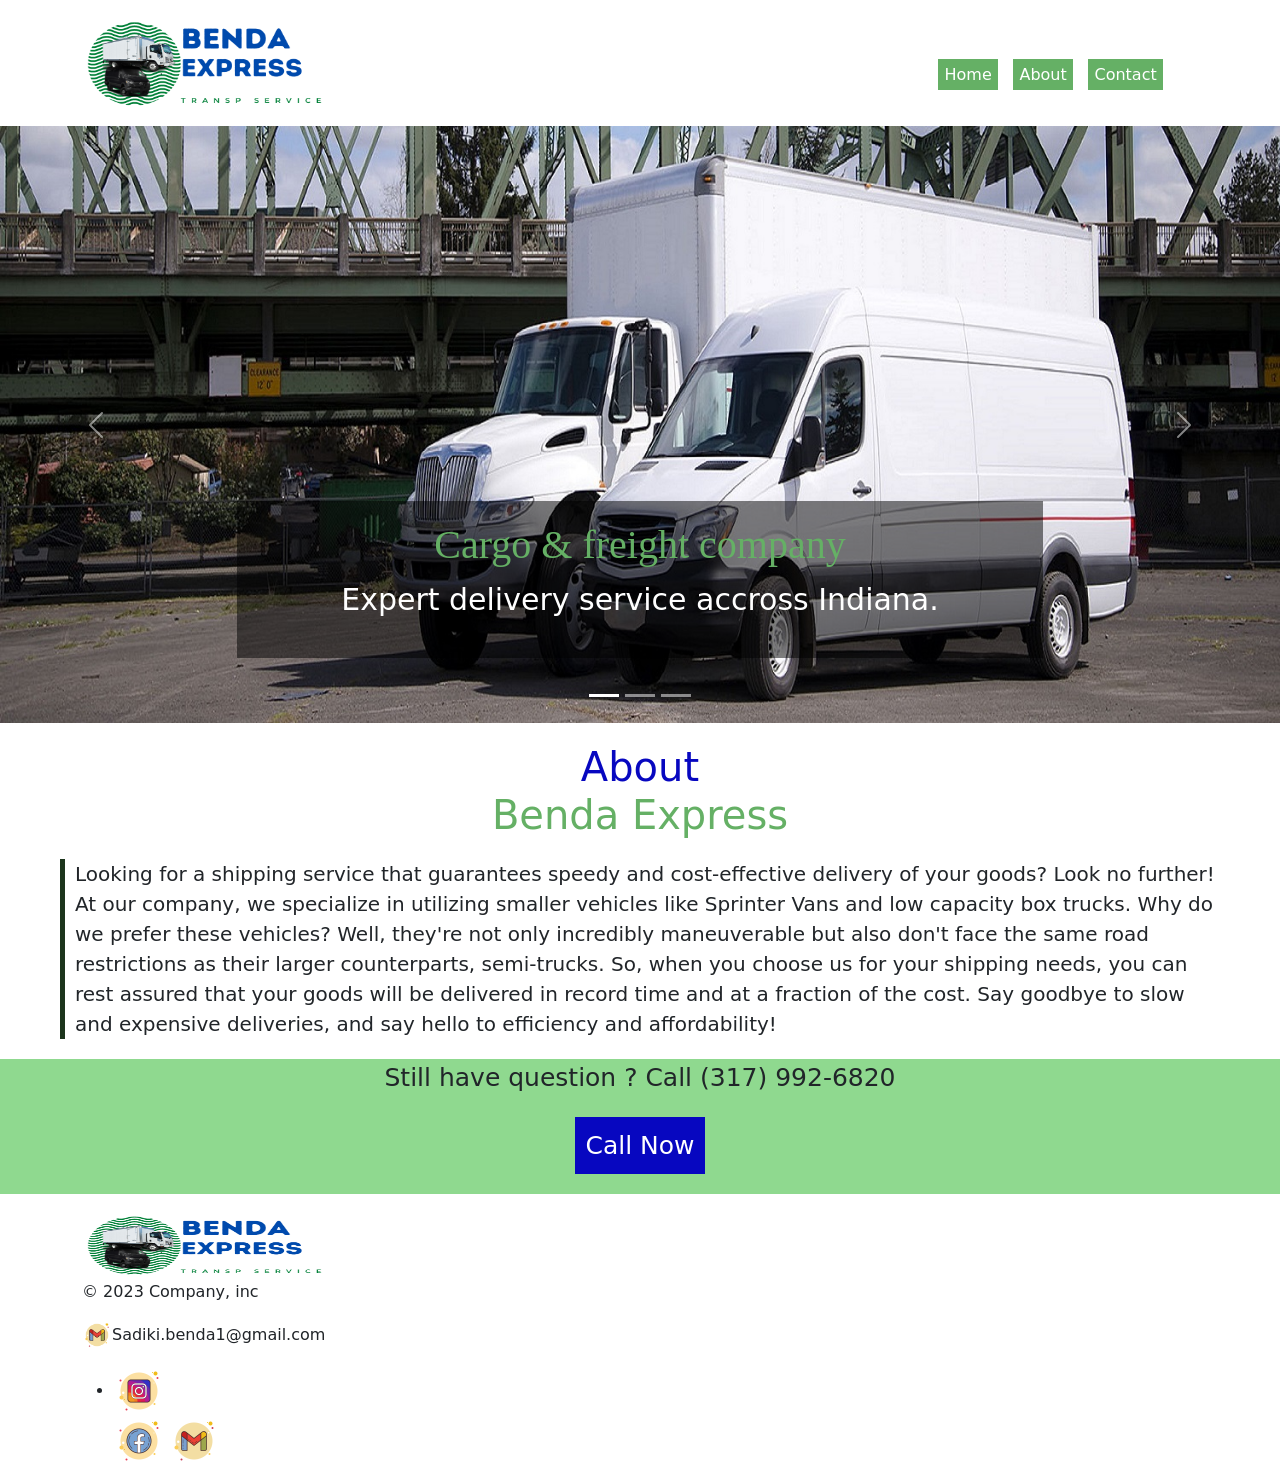
==== index.html @ 37fb85a0 "about and call now section added" ====
<!DOCTYPE html>
<html lang="en">
<head>
    <meta charset="UTF-8">
    <meta name="viewport" content="width=device-width, initial-scale=1.0">
    <title>Benda Express</title>
    <link rel="stylesheet" href="main.css">
    <link href="https://cdn.jsdelivr.net/npm/bootstrap@5.3.2/dist/css/bootstrap.min.css" rel="stylesheet" integrity="sha384-T3c6CoIi6uLrA9TneNEoa7RxnatzjcDSCmG1MXxSR1GAsXEV/Dwwykc2MPK8M2HN" crossorigin="anonymous">
</head>
<body>
    <header>
      <nav class="navbar ">
        <div class="container">
          <a class="navbar-brand" href="#">
            <img src="/media/Benda Express Logo background removed.png" alt="Bootstrap" width="250" height="100">
          </a>
          <ul class="navb">
            <li><a class="noDecoration" href="#">Home</a></li>
            <li><a class="noDecoration" href="#">About</a></li>
            <li><a class="noDecoration" href="#">Contact</a></li>
            
          </ul>
        </div>
      </nav>
    </header>

    <section>
      <div id="carouselExampleCaptions" class="carousel slide">
        <div class="carousel-indicators">
          <button type="button" data-bs-target="#carouselExampleCaptions" data-bs-slide-to="0" class="active" aria-current="true" aria-label="Slide 1"></button>
          <button type="button" data-bs-target="#carouselExampleCaptions" data-bs-slide-to="1" aria-label="Slide 2"></button>
          <button type="button" data-bs-target="#carouselExampleCaptions" data-bs-slide-to="2" aria-label="Slide 3"></button>
        </div>
        <div class="carousel-inner">
          <div class="carousel-item active">
            <img src="./media/Sprinter and Box truck.jpg" class="d-block w-100" alt="...">
            <div class="carousel-caption">
              <h5>Cargo & freight company</h5>
              <p>Expert delivery service accross Indiana.</p>
            </div>
          </div>
          <div class="carousel-item">
            <img src="./media/visit indinapolis.jpg" class="d-block w-100" alt="...">
            <div class="carousel-caption">
              <h5>Benda Express</h5>
              <p>Logistics company that provides a delivery service accross Indiana.</p>
            </div>
          </div>
       
        </div>
        <button class="carousel-control-prev" type="button" data-bs-target="#carouselExampleCaptions" data-bs-slide="prev">
          <span class="carousel-control-prev-icon" aria-hidden="true"></span>
          <span class="visually-hidden">Previous</span>
        </button>
        <button class="carousel-control-next" type="button" data-bs-target="#carouselExampleCaptions" data-bs-slide="next">
          <span class="carousel-control-next-icon" aria-hidden="true"></span>
          <span class="visually-hidden">Next</span>
        </button>
      </div>

    </section>
    <section>
      <div class="aboutsection">
        <h2 class="abbenda">About <br><span>Benda Express</span></h2>
        <p class="about">
          Looking for a shipping service that guarantees speedy and cost-effective delivery of your goods? Look no further! At our company, we specialize in utilizing smaller vehicles like Sprinter Vans and low capacity box trucks. Why do we prefer these vehicles? Well, they're not only incredibly maneuverable but also don't face the same road restrictions as their larger counterparts, semi-trucks. So, when you choose us for your shipping needs, you can rest assured that your goods will be delivered in record time and at a fraction of the cost. Say goodbye to slow and expensive deliveries, and say hello to efficiency and affordability!
        </p>
      </div>
    </section>

    <section>
      <div class="callnowsection">
      <p class="Call"> Still have question ? Call (317) 992-6820 <br>
         <button class="callnow"> Call Now </button>
        </p>
      </div>
    </section>

    <section>
    <footer>
      <div class="container">
        <a class="navbar-brand" href="#">
          <img src="/media/Benda Express Logo background removed.png" alt="Bootstrap" width="250" height="70">
        </a>
        <p>© 2023 Company, inc</p>
        <p><img src="/media/icons8-gmail-100.png" height="30">Sadiki.benda1@gmail.com</p>
        <ul id="media">
          <li><img src="/media/icons8-instagram-100.png" height="50"></li>
          <il><img src="/media/icons8-facebook-100.png" height="50"></il>
          <il><img src="/media/icons8-gmail-100.png" height="50"></il>

        </ul>
      </div>
    </footer>
  </section>
    
</body>

<script src="https://cdn.jsdelivr.net/npm/@popperjs/core@2.11.8/dist/umd/popper.min.js" integrity="sha384-I7E8VVD/ismYTF4hNIPjVp/Zjvgyol6VFvRkX/vR+Vc4jQkC+hVqc2pM8ODewa9r" crossorigin="anonymous"></script>
<script src="https://cdn.jsdelivr.net/npm/bootstrap@5.3.2/dist/js/bootstrap.min.js" integrity="sha384-BBtl+eGJRgqQAUMxJ7pMwbEyER4l1g+O15P+16Ep7Q9Q+zqX6gSbd85u4mG4QzX+" crossorigin="anonymous"></script>
</html>
---- main.css ----
.navb li {
    display: inline;
    padding: 6.3px;
    margin: 5px;
    color: white;
    font-size: medium;
    background-color: rgb(101, 176, 101);
    cursor: pointer;
    position: relative;
    top: 20px;
    right: 30px;
}
    /* change color on nav linka*/

.navb li:hover {
    background-color: rgb(50, 96, 50);
}

/* code below used to removed underline below a links from nav bar*/

.noDecoration, a:link, a:visited {
    text-decoration: none;
    color: white;
}
 section {
    margin: 0;
    top: 0;
 }

 /* code below are used to modified the captions in the courasel*/

 .carousel-caption {
    background-color: #00000080;
    position: relative;
    margin: 45px;
    font-size: 30px;
 }

 .carousel-caption h5 {
    font-size: 40px;
    font-family: fantasy;
    color: rgb(101, 176, 101)
 }

 /* code below are used to modified the about section */

 .aboutsection {
    text-align: center;
 }
 
 .abbenda {
    color: rgb(7, 7, 192);
    font-size: 40px;
    margin-top: 20px;
 }

 .abbenda span {
    color: rgb(101, 176, 101);
 }

 .about {
    font-size: 20px;
    margin: 20px 60px 20px 60px;
    font-weight: 500px;
    border-left: 5px rgb(28, 53, 28) solid;
    padding-left: 10px;
    text-align: left;
 }

 /* code below are used to modified the call now section */

  .callnowsection p {
    font-size: 25px;
    text-align: center;
    background-color: rgb(143, 217, 143);
  }

  .callnow {
    padding: 10px;
    margin: 20px;
    background-color: rgb(7, 7, 192);
    color: white;
    border: none;
  }

  .callnow:hover {
    background-color: rgb(4, 4, 117);
  }

    /* code below are used to modified the footer section */
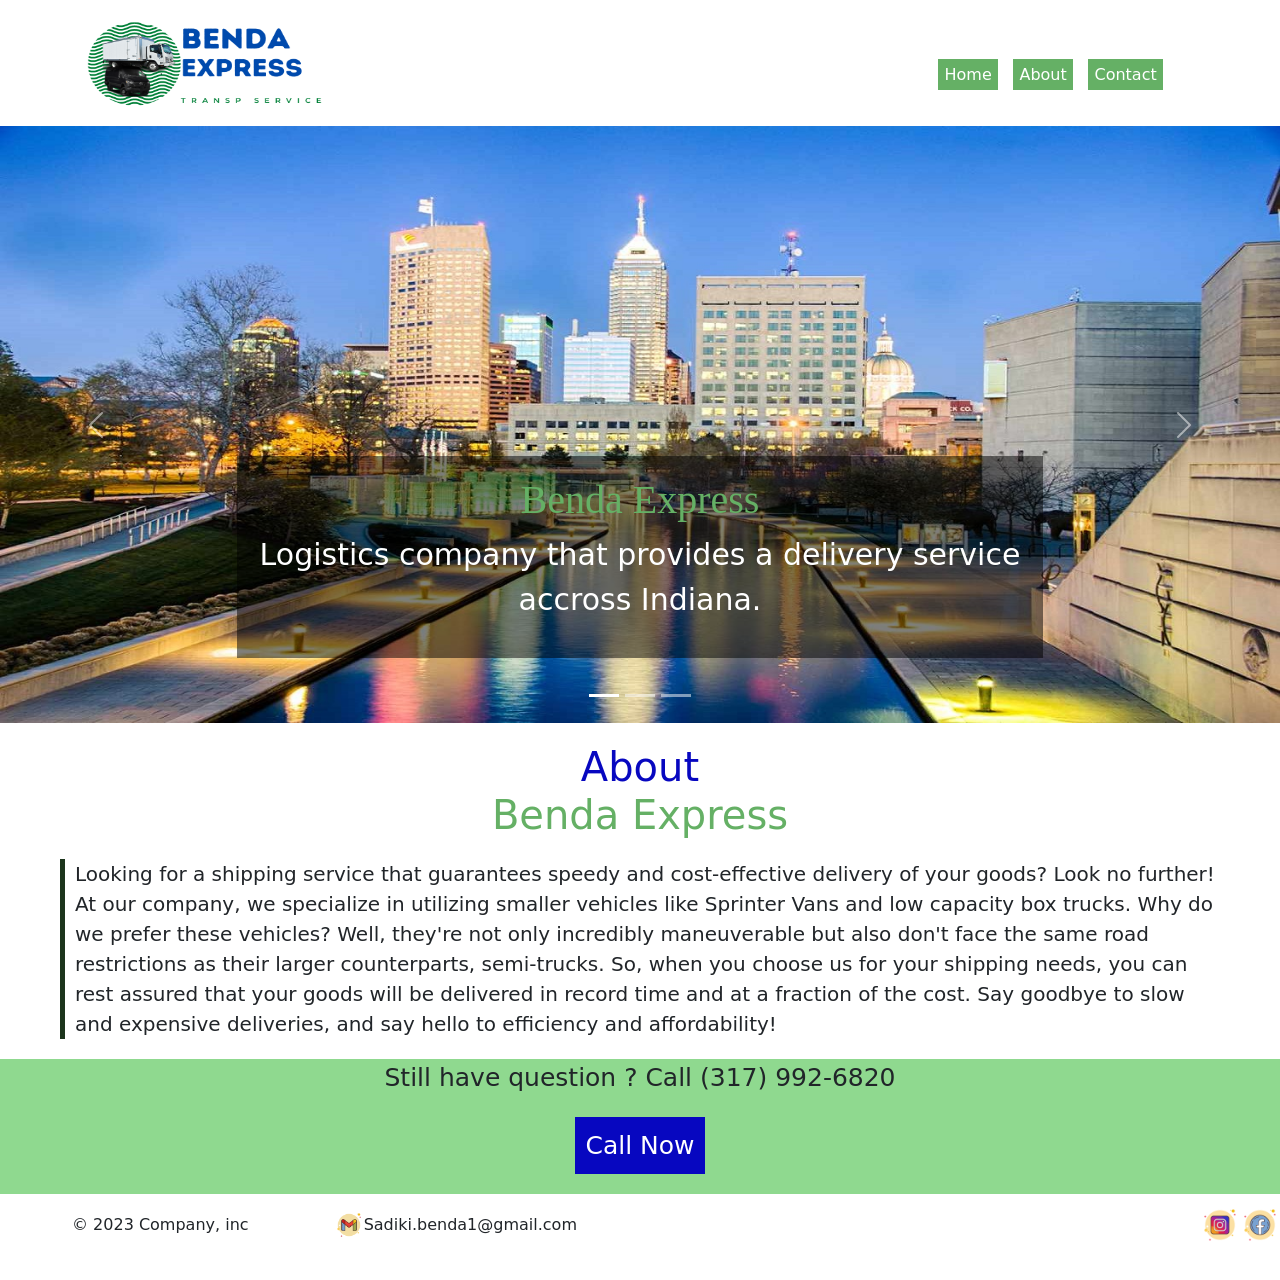
==== commit 2aade22b: "add about and contact links" ====
--- a/index.html
+++ b/index.html
@@ -16,8 +16,8 @@
           </a>
           <ul class="navb">
             <li><a class="noDecoration" href="#">Home</a></li>
-            <li><a class="noDecoration" href="#">About</a></li>
-            <li><a class="noDecoration" href="#">Contact</a></li>
+            <li><a class="noDecoration" href="/about.html">About</a></li>
+            <li><a class="noDecoration" href="/contact.html">Contact</a></li>
             
           </ul>
         </div>
@@ -33,17 +33,18 @@
         </div>
         <div class="carousel-inner">
           <div class="carousel-item active">
+            <img src="./media/visit indinapolis.jpg" class="d-block w-100" alt="...">
+            <div class="carousel-caption">
+              <h5>Benda Express</h5>
+              <p>Logistics company that provides a delivery service accross Indiana.</p>
+          
+            </div>
+          </div>
+          <div class="carousel-item">
             <img src="./media/Sprinter and Box truck.jpg" class="d-block w-100" alt="...">
             <div class="carousel-caption">
               <h5>Cargo & freight company</h5>
               <p>Expert delivery service accross Indiana.</p>
-            </div>
-          </div>
-          <div class="carousel-item">
-            <img src="./media/visit indinapolis.jpg" class="d-block w-100" alt="...">
-            <div class="carousel-caption">
-              <h5>Benda Express</h5>
-              <p>Logistics company that provides a delivery service accross Indiana.</p>
             </div>
           </div>
        
@@ -78,19 +79,15 @@
 
     <section>
     <footer>
-      <div class="container">
-        <a class="navbar-brand" href="#">
-          <img src="/media/Benda Express Logo background removed.png" alt="Bootstrap" width="250" height="70">
-        </a>
-        <p>© 2023 Company, inc</p>
-        <p><img src="/media/icons8-gmail-100.png" height="30">Sadiki.benda1@gmail.com</p>
-        <ul id="media">
-          <li><img src="/media/icons8-instagram-100.png" height="50"></li>
-          <il><img src="/media/icons8-facebook-100.png" height="50"></il>
-          <il><img src="/media/icons8-gmail-100.png" height="50"></il>
+      <ul class="content">
+            <li> © 2023 Company, inc</li>
+            <li class="gmail"><img src="/media/icons8-gmail-100.png" height="30">Sadiki.benda1@gmail.com</li> 
+          <div id="media">
+            <li><a href="#"><img src="/media/icons8-facebook-100.png" height="40"></a></li>
+            <li><a href="#"><img src="/media/icons8-instagram-100.png" height="40"></a></li>
 
-        </ul>
-      </div>
+          </div>
+      </ul>
     </footer>
   </section>
     
--- a/main.css
+++ b/main.css
@@ -88,6 +88,17 @@
     background-color: rgb(4, 4, 117);
   }
 
-    /* code below are used to modified the footer section */
+    /* code below are used to modified the footer section 
+*/
 
+.content > li {
+   display: inline;
+   padding: 40px;
+}
 
+#media li {
+   display: inline;
+   float: right;
+   position: relative;
+   bottom: 35px;
+}
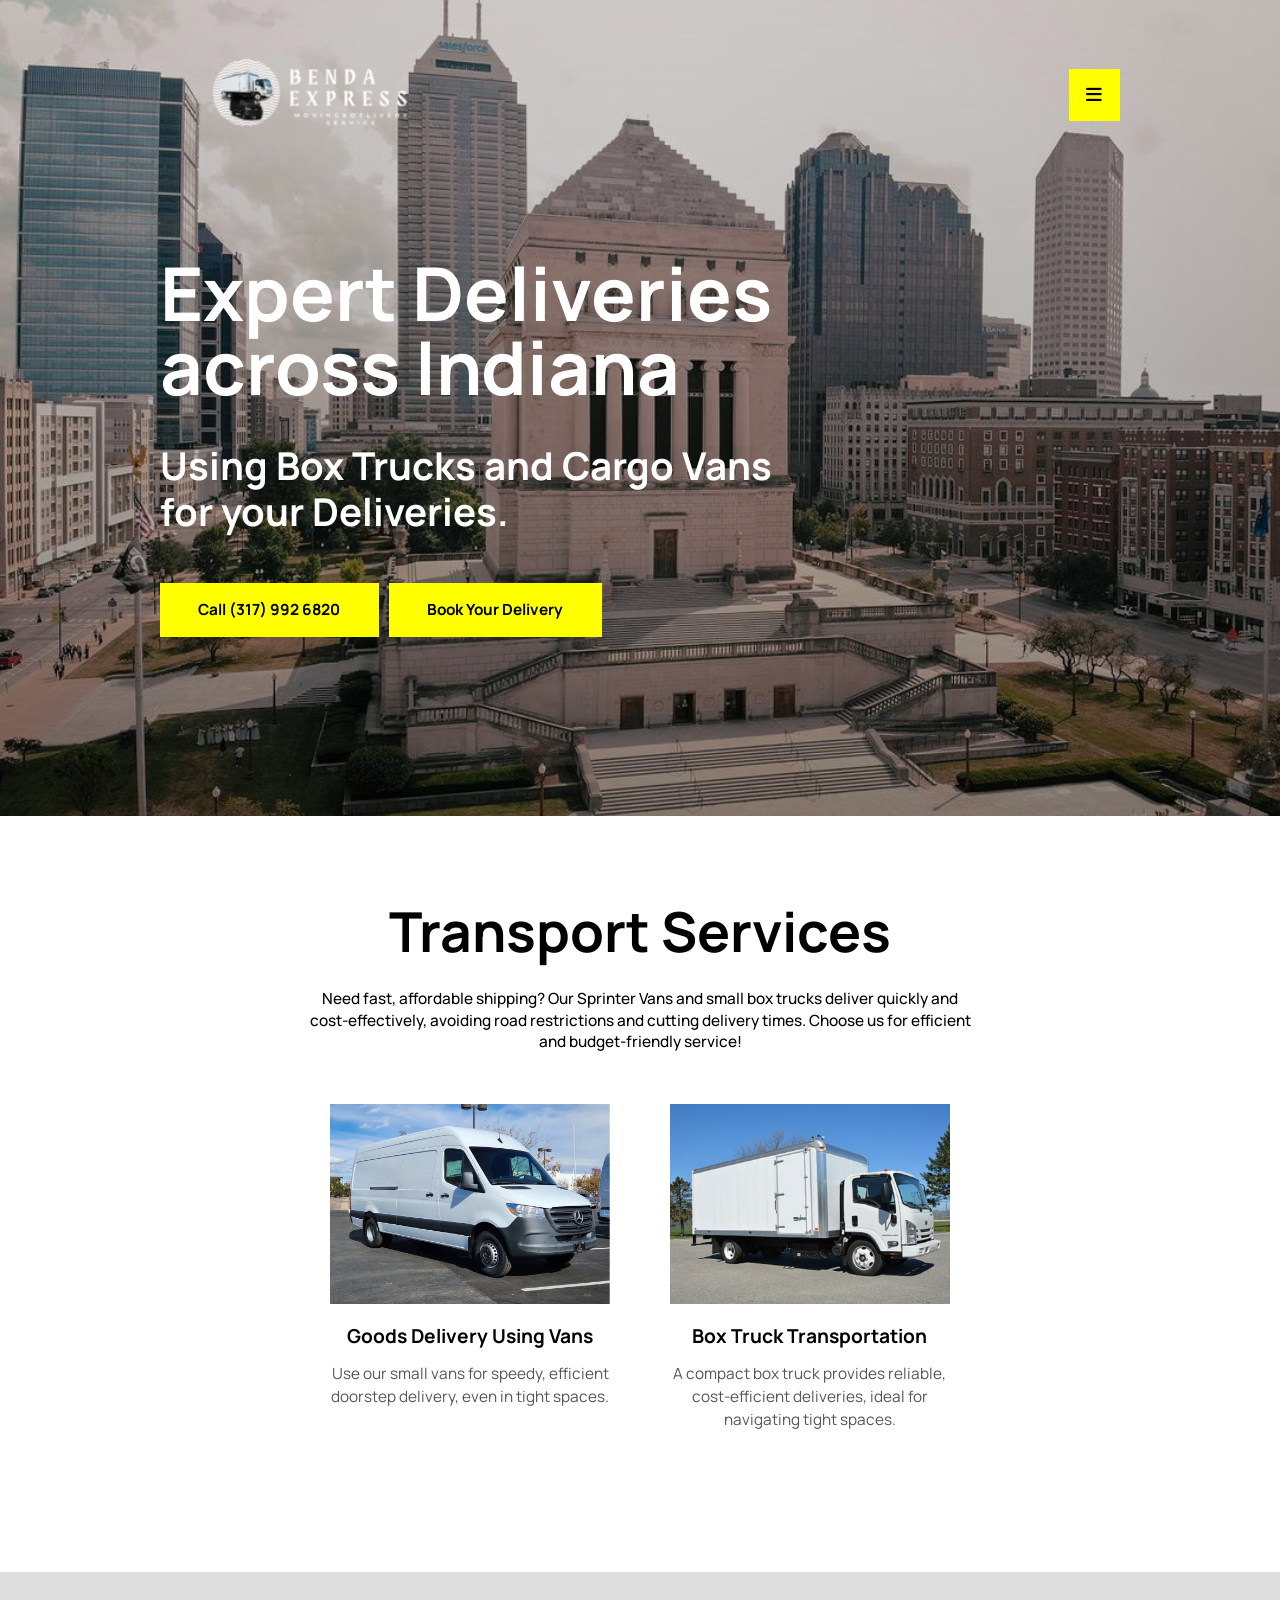
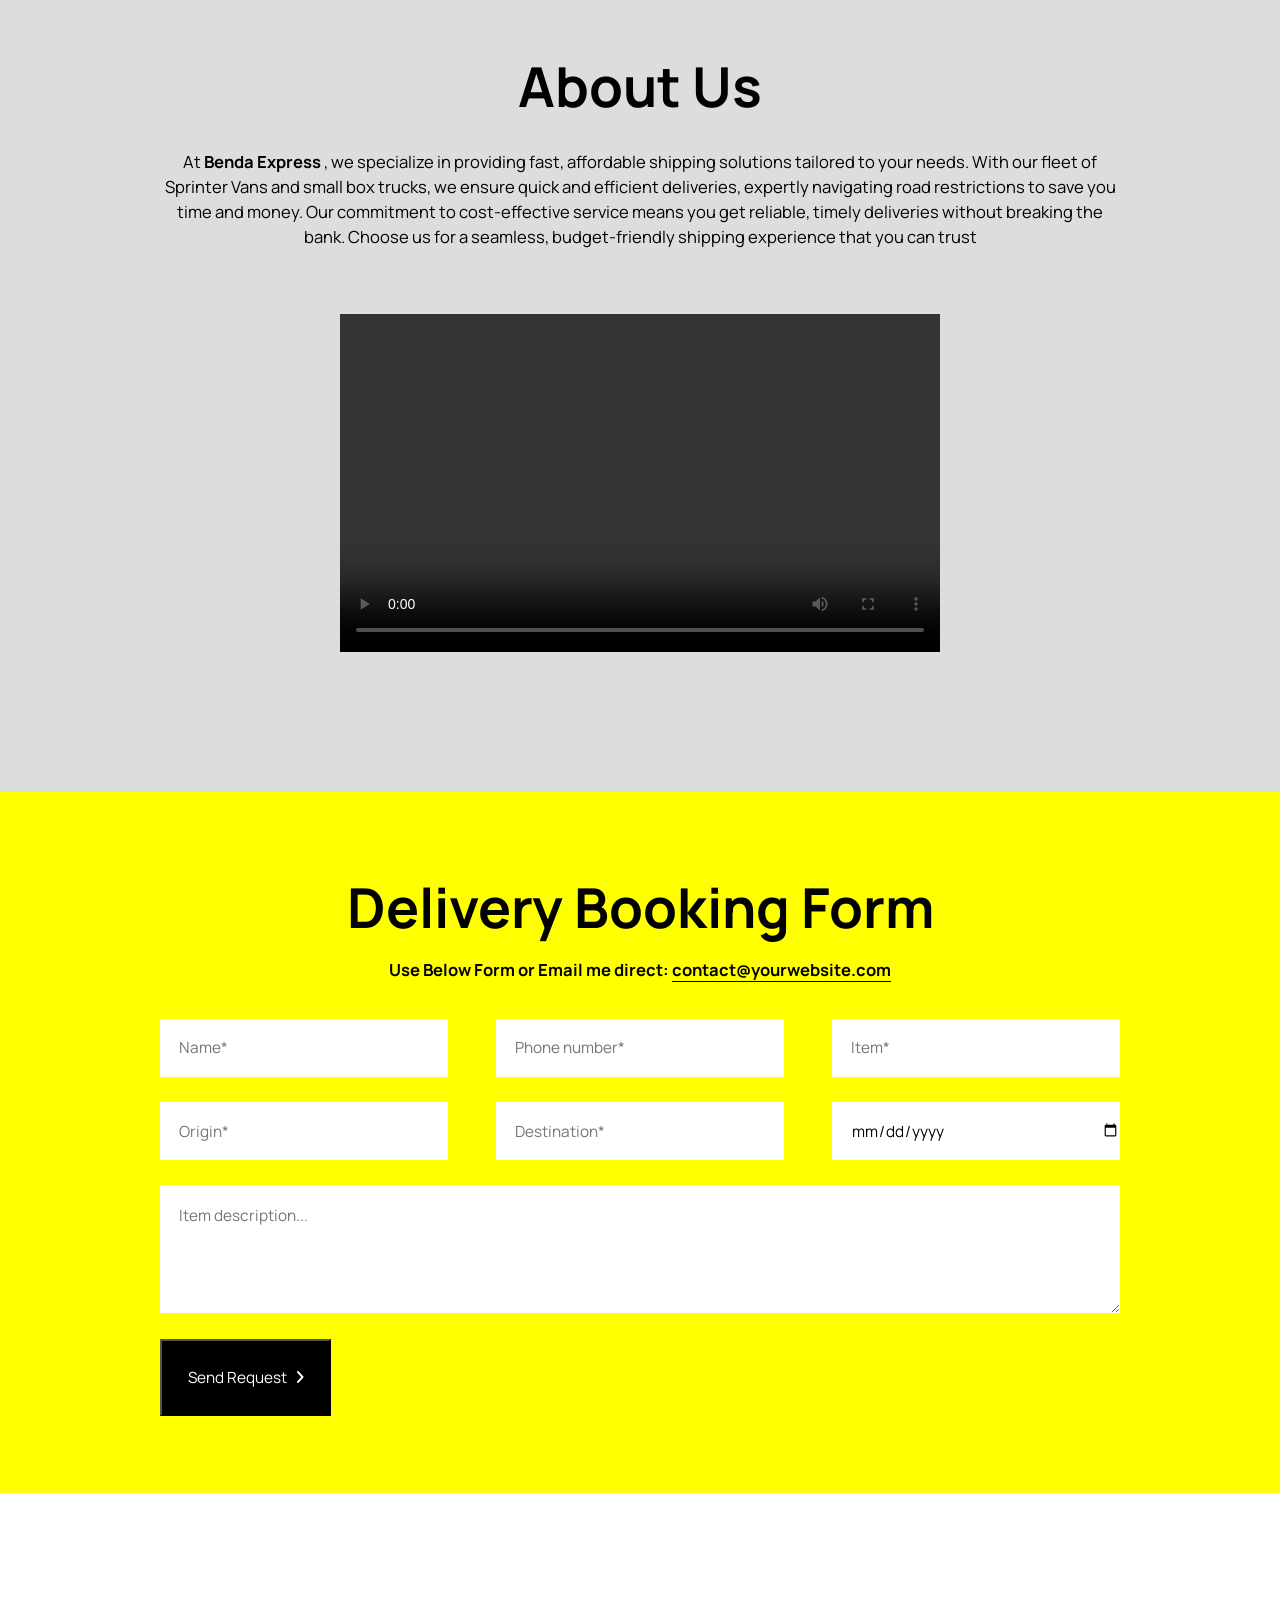
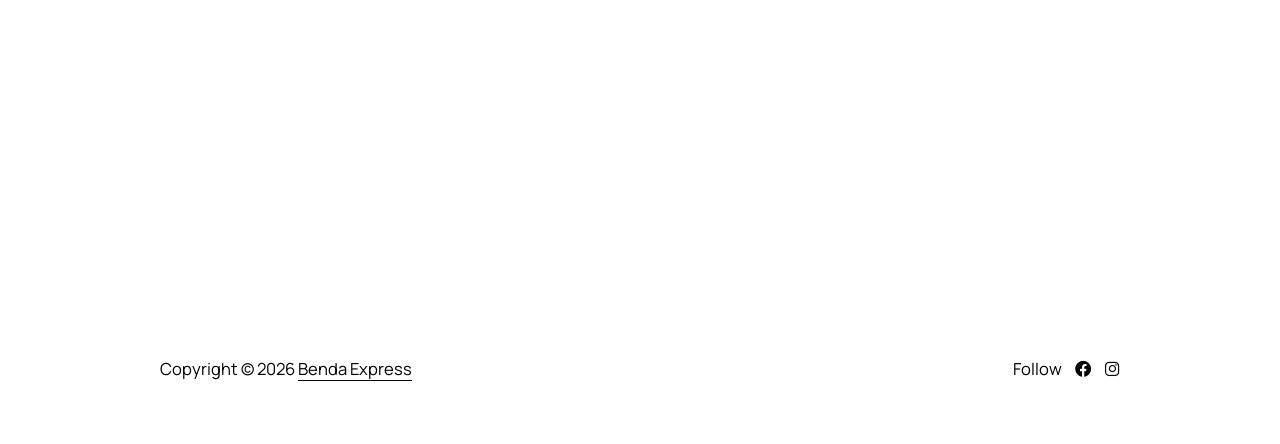
==== commit 3c476970: "first commit" ====
--- a/index.html
+++ b/index.html
@@ -1,98 +1,265 @@
 <!DOCTYPE html>
 <html lang="en">
-<head>
-    <meta charset="UTF-8">
-    <meta name="viewport" content="width=device-width, initial-scale=1.0">
-    <title>Benda Express</title>
-    <link rel="stylesheet" href="main.css">
-    <link href="https://cdn.jsdelivr.net/npm/bootstrap@5.3.2/dist/css/bootstrap.min.css" rel="stylesheet" integrity="sha384-T3c6CoIi6uLrA9TneNEoa7RxnatzjcDSCmG1MXxSR1GAsXEV/Dwwykc2MPK8M2HN" crossorigin="anonymous">
-</head>
-<body>
-    <header>
-      <nav class="navbar ">
-        <div class="container">
-          <a class="navbar-brand" href="#">
-            <img src="/media/Benda Express Logo background removed.png" alt="Bootstrap" width="250" height="100">
-          </a>
-          <ul class="navb">
-            <li><a class="noDecoration" href="#">Home</a></li>
-            <li><a class="noDecoration" href="/about.html">About</a></li>
-            <li><a class="noDecoration" href="/contact.html">Contact</a></li>
-            
-          </ul>
-        </div>
-      </nav>
-    </header>
-
-    <section>
-      <div id="carouselExampleCaptions" class="carousel slide">
-        <div class="carousel-indicators">
-          <button type="button" data-bs-target="#carouselExampleCaptions" data-bs-slide-to="0" class="active" aria-current="true" aria-label="Slide 1"></button>
-          <button type="button" data-bs-target="#carouselExampleCaptions" data-bs-slide-to="1" aria-label="Slide 2"></button>
-          <button type="button" data-bs-target="#carouselExampleCaptions" data-bs-slide-to="2" aria-label="Slide 3"></button>
-        </div>
-        <div class="carousel-inner">
-          <div class="carousel-item active">
-            <img src="./media/visit indinapolis.jpg" class="d-block w-100" alt="...">
-            <div class="carousel-caption">
-              <h5>Benda Express</h5>
-              <p>Logistics company that provides a delivery service accross Indiana.</p>
-          
-            </div>
-          </div>
-          <div class="carousel-item">
-            <img src="./media/Sprinter and Box truck.jpg" class="d-block w-100" alt="...">
-            <div class="carousel-caption">
-              <h5>Cargo & freight company</h5>
-              <p>Expert delivery service accross Indiana.</p>
-            </div>
-          </div>
-       
-        </div>
-        <button class="carousel-control-prev" type="button" data-bs-target="#carouselExampleCaptions" data-bs-slide="prev">
-          <span class="carousel-control-prev-icon" aria-hidden="true"></span>
-          <span class="visually-hidden">Previous</span>
-        </button>
-        <button class="carousel-control-next" type="button" data-bs-target="#carouselExampleCaptions" data-bs-slide="next">
-          <span class="carousel-control-next-icon" aria-hidden="true"></span>
-          <span class="visually-hidden">Next</span>
-        </button>
-      </div>
-
-    </section>
-    <section>
-      <div class="aboutsection">
-        <h2 class="abbenda">About <br><span>Benda Express</span></h2>
-        <p class="about">
-          Looking for a shipping service that guarantees speedy and cost-effective delivery of your goods? Look no further! At our company, we specialize in utilizing smaller vehicles like Sprinter Vans and low capacity box trucks. Why do we prefer these vehicles? Well, they're not only incredibly maneuverable but also don't face the same road restrictions as their larger counterparts, semi-trucks. So, when you choose us for your shipping needs, you can rest assured that your goods will be delivered in record time and at a fraction of the cost. Say goodbye to slow and expensive deliveries, and say hello to efficiency and affordability!
-        </p>
-      </div>
-    </section>
-
-    <section>
-      <div class="callnowsection">
-      <p class="Call"> Still have question ? Call (317) 992-6820 <br>
-         <button class="callnow"> Call Now </button>
-        </p>
-      </div>
-    </section>
-
-    <section>
-    <footer>
-      <ul class="content">
-            <li> © 2023 Company, inc</li>
-            <li class="gmail"><img src="/media/icons8-gmail-100.png" height="30">Sadiki.benda1@gmail.com</li> 
-          <div id="media">
-            <li><a href="#"><img src="/media/icons8-facebook-100.png" height="40"></a></li>
-            <li><a href="#"><img src="/media/icons8-instagram-100.png" height="40"></a></li>
-
-          </div>
-      </ul>
-    </footer>
-  </section>
-    
-</body>
-
-<script src="https://cdn.jsdelivr.net/npm/@popperjs/core@2.11.8/dist/umd/popper.min.js" integrity="sha384-I7E8VVD/ismYTF4hNIPjVp/Zjvgyol6VFvRkX/vR+Vc4jQkC+hVqc2pM8ODewa9r" crossorigin="anonymous"></script>
-<script src="https://cdn.jsdelivr.net/npm/bootstrap@5.3.2/dist/js/bootstrap.min.js" integrity="sha384-BBtl+eGJRgqQAUMxJ7pMwbEyER4l1g+O15P+16Ep7Q9Q+zqX6gSbd85u4mG4QzX+" crossorigin="anonymous"></script>
-</html>+	
+
+	<head>
+		<meta charset="UTF-8">
+		<meta name="viewport" content="width=device-width, initial-scale=1">
+		<title>Benda Express</title>
+		<link rel="icon" type="image/png" href="images/favicon.png">
+		<link href="https://fonts.googleapis.com/css2?family=Manrope:wght@300;400;500;600;700;800&display=swap" rel="stylesheet">
+		<link rel="stylesheet" href="css/simple-lightbox.css">
+		<link rel="stylesheet" href="fonts/fa/css/all.css">
+		<link rel="stylesheet" href="style.css">
+		<link rel="stylesheet" href="style-global.css">
+		<link rel="stylesheet" href="style-responsive.css">
+		<script src="js/jquery.js"></script>
+		<script src="form/form.js"></script>
+	</head>
+
+
+
+	<body id="home">
+
+
+
+		<header>
+			<div class="container df_c_v jcsb">
+				<a href="#home" class="logo">
+					<img src="images/Untitled design (3).png" alt="" />
+				</a>
+				<div class="menucontrols">
+					<a href="javascript:void();" class="showmenu df_c_hv">
+						<span class="fa-solid fa-bars"></span>
+					</a>
+				</div>
+				<nav>
+					<a href="javascript:void();" class="hidemenu df_c_hv">
+						<span class="fa-solid fa-times"></span>
+					</a>
+					<ul>
+						<li class="active"><a href="#home">Home</a></li>
+						<li><a href="#services">Services</a></li>
+						<li><a href="#about">About</a></li>
+						<li><a href="#contact">Contact</a></li>
+					</ul>
+				</nav>
+			</div>
+		</header>
+		<!-- HEADER -->
+
+
+
+
+
+
+		<section class="banner flf bfr" style="background: url(images/Benda\ Express\ home\ photo.jpg) no-repeat center;">
+			<div class="container">
+				<div class="text">
+					<h1>Expert Deliveries across Indiana</h1>
+					<h3>Using Box Trucks and Cargo Vans for your Deliveries.</h3>
+					<br clear="all" />
+					<div class="call">
+						<h4><a href="tel: +13179926820" class="calling">Call (317) 992 6820 </a></h4>
+						<h4><a href="#contact" id="bookDeliveryLink">Book Your Delivery</a></h4>
+					</div>
+					
+				</div>
+			</div>
+		</section>
+		<!-- BANNER -->
+
+
+		<section class="services flf" id="services">
+			<div class="container">
+				
+				<h2>Transport Services</h2>
+				<h4>
+					Need fast, affordable shipping? Our Sprinter Vans and small box trucks deliver quickly and cost-effectively, avoiding road restrictions and cutting delivery times. Choose us for efficient and budget-friendly service!
+				</h4>
+
+				<div class="servicesitemswrap gallery">
+					
+
+					<div class="item">
+						<div class="itemcontent">
+							<div class="thumb">
+								<img src="images/Sprinter Van.jpg" alt="">
+							</div>
+							<h3>Goods Delivery Using Vans</h3>
+							<p>
+								Use our small vans for speedy, efficient doorstep delivery, even in tight spaces. 
+							</p>
+						</div>
+					</div>
+
+
+					 
+					<div class="item">
+						<div class="itemcontent">
+							<div class="thumb">
+								<img src="images/Box truck.jpg" alt="">
+							</div>
+							<h3>Box Truck Transportation</h3>
+							<p>
+								A compact box truck provides reliable, cost-efficient deliveries, ideal for navigating tight spaces. 
+							</p>
+						</div>
+					</div>
+
+				</div>
+
+			</div>
+		</section> 
+		<!-- SERVICES -->
+
+		
+		<section class="about flf" id="about">
+			<div class="container df_c_v jcsb">
+				<div class="text">
+					<h2>About Us</h2>
+					<p>
+						At <b>Benda Express</b> , we specialize in providing fast, affordable shipping solutions tailored to your needs. With our fleet of Sprinter Vans and small box trucks, we ensure quick and efficient deliveries, expertly navigating road restrictions to save you time and money. Our commitment to cost-effective service means you get reliable, timely deliveries without breaking the bank. Choose us for a seamless, budget-friendly shipping experience that you can trust
+					</p>
+
+					<div class="video">
+						<video controls>
+							<source src="images/2028.MP4" type="video/mp4">
+						</video>
+					</div>
+
+				</div>
+			</div>
+		</section>
+	
+		<!-- ABOUT US -->
+
+		
+		<section class="contact flf" id="contact">
+			<div class="container">
+				
+				<h2>Delivery Booking Form</h2>
+				<h5>Use Below Form or Email me direct: <a href="mailto:#">contact@yourwebsite.com</a></h5>
+
+				<form class="flf df_c_v jcsb" id="contactform" method="post" action="form/form.php">
+					<input type="text" name="name" placeholder="Name*" required>
+					<input type="text" name="phone" id="phone" placeholder="Phone number*" required>
+					<input type="text" name="item" id="item" placeholder="Item*" required>
+					<input type="text" name="address" id="address" placeholder= "Origin*" required>
+					<input type="text" name="address" id="address" placeholder= "Destination*" required>
+					<input type="date" name="date" id="date" required>
+					<textarea name="message" placeholder="Item description..."></textarea>
+					<button id="submit" type="submit" name="submit">
+						Send Request &nbsp; <span class="fa-solid fa-angle-right"></span>
+					</button>
+				</form>
+
+			</div>
+		</section>
+	
+		<!-- CONTACT -->
+
+
+
+
+
+
+		<div class="map">
+			<iframe src="https://www.google.com/maps/embed?pb=!1m18!1m12!1m3!1d196237.18500246204!2d-86.29756220739951!3d39.779931814845696!2m3!1f0!2f0!3f0!3m2!1i1024!2i768!4f13.1!3m3!1m2!1s0x886b50ffa7796a03%3A0xd68e9df640b9ea7c!2sIndianapolis%2C%20IN!5e0!3m2!1sen!2sus!4v1723558101818!5m2!1sen!2sus" width="600" height="450" style="border:0;" allowfullscreen="" loading="lazy" referrerpolicy="no-referrer-when-downgrade"></iframe>
+		</div>
+		<!-- MAP -->
+
+
+
+
+
+
+		<footer class="flf">
+			<div class="container">
+
+				<div class="copyright">
+					Copyright &copy; <span id="footeryear"></span> <a href="#">Benda Express</a>
+				</div>
+				<div class="social df_c_v">
+					Follow
+					<a href="#"><span class="fa-brands fa-facebook"></span></a>
+					<a href="https://www.instagram.com/bendaexpress/?hl=en" target="_blank"><span class="fa-brands fa-instagram"></span></a>
+				</div>
+				
+			</div>
+		</footer>
+		<!-- FOOTER -->
+
+
+
+		<script>
+			let getshowmenu = document.getElementsByClassName('showmenu')[0];
+			let gethidemenu = document.getElementsByClassName('hidemenu')[0];
+			let getnav = document.getElementsByTagName('nav')[0];
+			getshowmenu.addEventListener('click', function(){
+				getnav.classList.add('active');
+				getnav.style.opacity = '1';
+				gethidemenu.style.opacity = '1';
+				gethidemenu.style.visibility = 'visible';
+			});
+			gethidemenu.addEventListener('click', function(){
+				getnav.classList.remove('active');
+				getnav.style.opacity = '0';
+				gethidemenu.style.opacity = '0';
+				gethidemenu.style.visibility = 'hidden';
+			});
+
+			function scollevent(){
+				var getheaderelement = document.getElementsByTagName('header')[0].classList;
+				if(document.documentElement.scrollTop > 100){
+					getheaderelement.add('fixed');
+				}else{
+					getheaderelement.remove('fixed');
+				}
+			}
+			window.onscroll = scollevent;
+			document.getElementById('footeryear').textContent = new Date().getFullYear();
+		</script>
+		<script>
+			jQuery(document).ready(function($){
+				var lightbox = $('.gallery a').simpleLightbox({ history: false});
+				inPageItems = [];
+				$('nav ul li a').each(function(i, item){
+					var elem = $(this);
+					item = {
+						refElement: $(elem.attr('href')),
+						parent: elem.parent()
+					}
+					inPageItems.push(item);
+				});
+				$('nav ul li a, a.logo').click(function(event){
+					event.preventDefault();
+					var target = $(this).attr('href');
+					$('html,body').animate({scrollTop: ($(target).offset().top-50)}, 'slow');
+					var getwindowwidth = $(window).width();
+					if(getwindowwidth < 1200){
+						$('nav').removeClass('active');
+						$('nav').css('opacity', '0');
+						$('a.hidemenu').css('visibility', 'hidden');
+						$('a.hidemenu').css('opacity', '0');
+					}
+				});
+				$(window).scroll(function(){
+					var top = $(document).scrollTop();
+					$.each(inPageItems, function(i, item){
+						if(top > item.refElement.offset().top-52){
+							if(!item.parent.hasClass('active')){
+								$('nav ul li').removeClass('active');
+								item.parent.addClass('active');
+							}
+						}else{
+							item.parent.removeClass('active');
+						}
+					});
+				});
+			});
+		</script>
+		<script src="js/simple-lightbox.jquery.js"></script>
+	</body>
+</html>
+<!-- Template By: LayoutFlow, URL: https://layoutflow.com/  -->
--- a/style.css
+++ b/style.css
@@ -0,0 +1,377 @@
+	header{
+		position: fixed;
+		width: 100%;
+		left: 0; top: 0;
+		z-index: 99;
+		font-family: 'Manrope', sans-serif;
+		font-weight: bold;
+		padding: 2vw 0;
+		transition:0.3s; -webkit-transition:0.3s;
+	}
+	header.fixed{
+		background: rgb(153, 155, 156);
+		padding: 0.7vw 0;
+	}
+	header a.logo{
+		float: left;
+		color: #fff;
+		font-size: 3.2vw;
+		transition:0.3s; -webkit-transition:0.3s;
+	}
+	header.fixed a.logo{
+		font-size: 3.2vw;
+	}
+	header a.logo img{
+		float: left;
+		width: 320px;
+		height: auto;
+	}
+	.menucontrols{
+		float: right;
+	}
+	.menucontrols a{
+		float: left;
+		width: 4vw; height: 4vw;
+		background: yellow;
+		color: #000;
+		font-size: 1.4vw;
+	}
+	a.hidemenu{
+		position: fixed;
+		right: 1vw; top: 1vw;
+		width: 2vw; height: 2vw;
+		color: #000;
+		font-size: 2.2vw;
+		transition:1.6s;
+		-webkit-transition:1.6s;
+		opacity: 0;
+		visibility: hidden;
+	}
+	nav{
+		position: fixed;
+		right: -30vw; top: 0;
+		background: #fff;
+		z-index: 99;
+		width: 25vw;
+		height: 100%;
+		padding: 5vw 5vw 5vw 5vw;
+		overflow-y: auto;
+		transition:0.6s;
+		-webkit-transition:0.6s;
+		opacity: 0;
+		box-shadow: 0 0 40px rgba(0,0,0,0.25);
+	}
+	nav.active{
+		right: 0;
+	}
+	nav ul{}
+	nav ul li{
+		font-size: 1.2vw;
+		margin-bottom: 2vw;
+	}
+	nav ul li a{
+		color: #000;
+		border-bottom: 1px solid rgba(0,0,0,0);
+		transition:0.6s; -webkit-transition:0.6s;
+	}
+	nav ul li a:hover, nav ul li.active a{
+		color: dodgerblue;
+		border-bottom: 1px solid dodgerblue;
+	}
+
+	.calling{
+		margin-right: 10px;
+	}
+
+	.banner{
+		padding: 20vw 0 14vw 0;
+		background-size: cover !important;
+		font-family: 'Manrope', sans-serif;
+		position: relative;
+		z-index: 1;
+	}
+	.banner:before{
+		background: linear-gradient(to bottom, rgba(0,0,0,0.15), rgba(0,0,0,0.4));
+	}
+	.banner .text{
+		float: left;
+		width: 65%;
+	}
+	.banner .text h1{
+		color: #fff;
+		font-size: 5.8vw;
+		line-height: 100%;
+		margin-bottom: 3vw;
+	}
+	.banner .text h3{
+		color: #fff;
+		font-size: 3vw;
+		line-height: 120%;
+		margin-bottom: 2vw;
+		font-weight: bold;
+	}
+	.banner .text h1 span, .banner .text h3 span{
+		color: #000;
+	}
+	.banner .text a{
+		float: left;
+		padding: 1.3vw 3vw;
+		background: yellow;
+		color: #000;
+		font-size: 1.2vw;
+	}
+	.banner .text a span{
+		margin-left: 0.7vw;
+	}
+	.banner .text a:hover{
+		background: #fff;
+		color: #000;
+	}
+	.banner img{
+		float: left;
+		width: 100%;
+		height: auto;
+	}
+
+
+
+	.brands{
+		background: #fff;
+		border-bottom: 1px solid #ddd;
+		padding: 2vw 0;
+	}
+	.brands img{
+		float: left;
+		width: 12%;
+		height: auto;
+	}
+
+
+	.about{
+		padding: 6vw 0;
+		font-family: 'Manrope', sans-serif;
+		background: #ddd;
+	}
+	.about .text{
+		float: left;
+		width: 100%;
+		text-align: center;
+	}
+	.about .text h2{
+		color: #000;
+		font-size: 4.3vw;
+		margin-bottom: 2vw;
+	}
+	.about .text p{
+		font-size: 1.3vw;
+		line-height: 150%;
+		margin-bottom: 3vw;
+	}
+	.about .video{
+		float: left;
+		width: 100%;
+		margin: 2vw 0 5vw 0;
+		display: flex;
+		justify-content: center;
+	}
+	.about .video video{
+		float: left;
+		width:600px; height: auto;
+		aspect-ratio: 16/9;
+		object-fit: cover;
+		object-position: center;
+	}
+
+
+
+
+
+	.services{
+		padding: 6vw 0 6vw 0;
+		font-family: 'Manrope', sans-serif;
+	}
+	.services h2{
+		text-align: center;
+		color: #000;
+		font-size: 4.3vw;
+		margin-bottom: 1.5vw;
+	}
+	.services h4{
+		text-align: center;
+		color: #000;
+		font-size: 1.2vw;
+		margin-bottom: 4vw;
+		font-weight: 500;
+		padding:0 15%;
+		line-height: 140%;
+	}
+	.servicesitemswrap{
+		display: flex;
+		flex-wrap: wrap;
+		justify-content:center;
+		margin:0 -30px;
+	}
+	.servicesitemswrap .item{
+		flex-basis: 33.33%;
+		margin-bottom: 5vw;
+		padding: 0 30px;
+	}
+	.servicesitemswrap .item .itemcontent{
+		position: relative;
+		float: left;
+		width: 100%;
+		height: 100%;
+		padding: 0;
+		text-align: center;
+	}
+	.servicesitemswrap .item .itemcontent .thumb{
+		float: left;
+		width: 100%;
+		margin-bottom: 1.5vw;
+		overflow: hidden;
+	}
+	.servicesitemswrap .item .itemcontent .thumb a{
+		cursor: zoom-in;
+	}
+	.servicesitemswrap .item .itemcontent .thumb img{
+		float: left;
+		width: 100%;
+		height: 200px;
+
+		aspect-ratio: 1/1;
+		object-fit: cover;
+		object-position: center;
+		transition:0.6s; -webkit-transition:0.6s;
+	}
+	.servicesitemswrap .item .itemcontent .thumb:hover img{
+		transform: scale(1.1);
+	}
+	.servicesitemswrap .item .itemcontent h3{
+		color: #000;
+		font-size: 1.5vw;
+		margin-bottom: 1vw;
+	}
+	.servicesitemswrap .item .itemcontent h3 a{
+		color: #000;
+		text-decoration: none;
+		border-bottom: 1px solid rgba(0,0,0,0);
+	}
+	.servicesitemswrap .item .itemcontent h3 a:hover{
+		border-bottom: 1px solid rgba(0,0,0,1);
+	}
+	.servicesitemswrap .item .itemcontent p{
+		color: #555;
+		font-size: 1.2vw;
+		line-height: 150%;
+	}
+
+
+	html{
+		scroll-behavior: smooth;
+	}
+
+	.contact{
+		background: yellow;
+		padding: 6vw 0 6vw 0;
+		font-family: 'Manrope', sans-serif;
+	}
+	.contact h2{
+		text-align: center;
+		color: #000;
+		font-size: 4.3vw;
+		margin-bottom: 1vw;
+	}
+	.contact h5{
+		text-align: center;
+		color: #000;
+		font-size: 1.3vw;
+		margin-bottom: 1vw;
+	}
+	.contact h5 a{
+		color: #000;
+		border-bottom: 1px solid #000;
+	}
+	.contact form{
+		margin-top: 2vw;
+	}
+	.contact form input[type="text"],
+	.contact form input[type="email"],
+	.contact form input[type="date"],
+	.contact form textarea{
+		float: left;
+		width: 30%;
+		height: 4.5vw;
+		background: #fff;
+		border: none;
+		padding: 0 0 0 1.5vw;
+		border-radius:0; -webkit-border-radius:0;
+		font-family: 'Manrope', sans-serif;
+		font-size: 1.2vw;
+		margin-bottom: 2vw;
+	}
+	.contact form input[type="text"]:focus,
+	.contact form input[type="email"]:focus,
+	.contact form textarea:focus{
+		outline: 2px solid #2175f3;
+	}
+	.contact form textarea{
+		width: 100%;
+		height: 10vw;
+		padding: 1.5vw;
+	}
+	.contact form button{
+		float: left;
+		width: auto;
+		height: 6vw;
+		cursor: pointer;
+		background: #000;
+		text-align:center;
+		color:#fff;
+		font-size:1.2vw;
+		font-family: 'Manrope', sans-serif;
+		padding: 0 2vw;
+	}
+
+
+
+	.map{
+		float: left;
+		width: 100%;
+	}
+	.map iframe{
+		float: left;
+		width: 100%;
+		height: 400px;
+	}
+
+
+	footer{
+		background: #fff;
+		padding:5vw 0;
+		font-family: 'Manrope', sans-serif;
+	}
+	footer .copyright{
+		float: left;
+		color:#000;
+		font-size:1.3vw;
+	}
+	footer .copyright a{
+		color: #000;
+		border-bottom: 1px solid #000;
+	}
+	footer .copyright span.company{
+		font-size: 1vw;
+	}
+	footer .copyright span.company a{
+		border-bottom: none;
+	}
+	footer .social{
+		float: right;
+		color:#000;
+		font-size:1.3vw;
+	}
+	footer .social a{
+		float: left;
+		color: #000;
+		margin-left: 1vw;
+	}
--- a/style-global.css
+++ b/style-global.css
@@ -0,0 +1,45 @@
+	*{
+		box-sizing: border-box;
+		-webkit-box-sizing: border-box;
+		margin: 0; padding: 0;
+	}
+	ol, ul{
+		list-style: none;
+	}
+	body{
+		background: #fff;
+		line-height: normal;
+		overflow-x: hidden;
+	}
+	a{
+		text-decoration: none;
+	}
+	.container{
+		width: 75vw;
+		margin: 0 auto 0 auto;
+	}
+	.flf{
+		float: left;
+		width: 100%;
+	}
+	.df_c_hv{
+		display: flex; flex-wrap: wrap; justify-content: center;
+		align-items: center;
+	}
+	.df_c_v{
+		display: flex; flex-wrap: wrap; align-items: center;
+	}
+	.jcsb{
+		justify-content: space-between;
+	}
+	.child_ts > *{
+		transition: 0.3s; -webkit-transition: 0.3s;
+	}
+	.bfr:before{
+		position: absolute;
+		width: 100%; height: 100%;
+		left: 0; top: 0;
+		z-index: -1;
+		content: '';
+	}
+
--- a/style-responsive.css
+++ b/style-responsive.css
@@ -0,0 +1,271 @@
+@media(max-width:1200px){
+	.container{
+		width: 80%;
+	}
+	header{padding: 15px 0;}
+	header.fixed{padding: 15px 0;}
+	header a.logo{
+		font-size: 36px;
+	}
+	header.fixed a.logo{
+		font-size: 36px;
+	}
+	header a.logo img{
+		float: left;
+		width: 220px;
+		height: auto;
+	}
+	.menucontrols a{
+		width: 36px; height: 36px;
+		font-size: 24px;
+	}
+	a.hidemenu{
+		right: 10px; top: 10px;
+		width: 36px; height: 36px;
+		font-size:30px;
+	}
+	nav{
+		right:-100%;
+		width: 40%;
+		padding:60px 40px;
+	}
+	nav ul li{
+		font-size: 18px;
+		margin-bottom: 15px;
+	}
+	.banner{
+		padding: 200px 0 100px 0;
+	}
+	.banner .text{
+		width: 65%;
+	}
+	.banner .text h1{
+		font-size:42px;
+		margin-bottom: 20px;
+	}
+	.banner .text h3{
+		font-size: 24px;
+		margin-bottom: 20px;
+	}
+	.banner .text a{
+		padding:12px 30px;
+		font-size:15px;
+	}
+	.banner .text a span{
+		margin-left: 6px;
+	}
+
+
+
+	.brands{
+		padding: 20px 0;
+	}
+
+
+	.about{
+		padding: 45px 0;
+	}
+	.about .text{
+		width: 100%;
+	}
+	.about .text h2{
+		font-size: 32px;
+		margin-bottom: 20px;
+	}
+	.about .text p{
+		font-size: 14px;
+		line-height: 140%;
+		margin-bottom: 20px;
+	}
+	.about .video{
+		margin:20px 0 40px 0;
+	}
+	.about .video video{
+		width:100%;
+	}
+
+
+
+
+	.services{
+		padding: 45px 0 20px 0;
+	}
+	.services h2{
+		font-size:32px;
+		margin-bottom: 10px;
+	}
+	.services h4{
+		font-size:14px;
+		margin-bottom: 30px;
+		padding:0 0 0 0;
+	}
+	.servicesitemswrap{
+		margin:0 -15px;
+	}
+	.servicesitemswrap .item{
+		flex-basis: 33.33%;
+		margin-bottom: 35px;
+		padding: 0 15px;
+	}
+	.servicesitemswrap .item .itemcontent .thumb{
+		margin-bottom:15px;
+	}
+	.servicesitemswrap .item .itemcontent h3{
+		font-size:16px;
+		margin-bottom: 15px;
+	}
+	.servicesitemswrap .item .itemcontent p{
+		font-size:13px;
+		line-height: 150%;
+		padding-right: 0;
+	}
+
+
+
+
+	.contact{
+		padding:45px 0;
+	}
+	.contact h2{
+		font-size:32px;
+		margin-bottom: 15px;
+	}
+	.contact h5{
+		font-size:16px;
+		margin-bottom: 30px;
+	}
+	.contact form{
+		margin-top: 10px;
+	}
+	.contact form input[type="text"],
+	.contact form input[type="email"],
+	.contact form textarea{
+		float: left;
+		width: 30%;
+		height:42px;
+		padding: 0 0 0 15px;
+		font-size: 15px;
+		margin-bottom: 12px;
+	}
+	.contact form textarea{
+		width: 100%;
+		height: 100px;
+		padding:15px;
+	}
+	.contact form button{
+		height: 52px;
+		font-size:15px;
+		padding: 0 25px;
+	}
+
+
+
+	footer{
+		padding: 35px 0;
+	}
+	footer .copyright{
+		width: 50%;
+		font-size:15px;
+	}
+	footer .copyright span.company{
+		font-size: 13px;
+	}
+	footer .social{
+		width: 50%;
+		font-size:15px;
+	}
+	footer .social a{
+		margin-left: 10px;
+	}
+}
+
+
+
+
+@media(max-width:1040px){
+	.container{
+		width: 100%;
+		padding: 0 30px;
+	}
+	.calling{
+		margin-bottom: 10px;
+	}
+
+	.contact form button{
+		height: 40px;
+	}
+
+	.contact form input[type="date"]{
+		width: 100%;
+		height: 40px;
+		padding: 15px;
+		font-size: 15px;
+	}
+}
+
+
+
+
+
+@media(max-width:600px){
+	nav{
+		width: 60%;
+		padding:60px 30px;
+	}
+	.calling{
+		margin-bottom: 10px;
+	}
+
+	.banner{
+		padding: 150px 0 80px 0;
+	}
+	.banner .text h1{
+		font-size:36px;
+	}
+	.banner .text h3{
+		font-size: 21px;
+	}
+
+
+
+	.about .image{
+		width: 40%;
+		align-self: flex-start;
+		margin-top: 70px;
+	}
+
+
+
+
+	.servicesitemswrap .item{
+		flex-basis: 50%;
+		margin-bottom: 35px;
+	}
+	.servicesitemswrap{
+		display: flex;
+		flex-direction: column;
+	}
+
+
+
+
+	.contact form input[type="text"],
+	.contact form input[type="email"],
+	.contact form textarea{
+		width: 100%;
+	}
+
+
+	.map iframe{
+		height: 300px;
+	}
+
+
+	footer .copyright{
+		width: 100%;
+		margin-bottom: 35px;
+	}
+	footer .social{
+		width: 100%;
+	}
+}
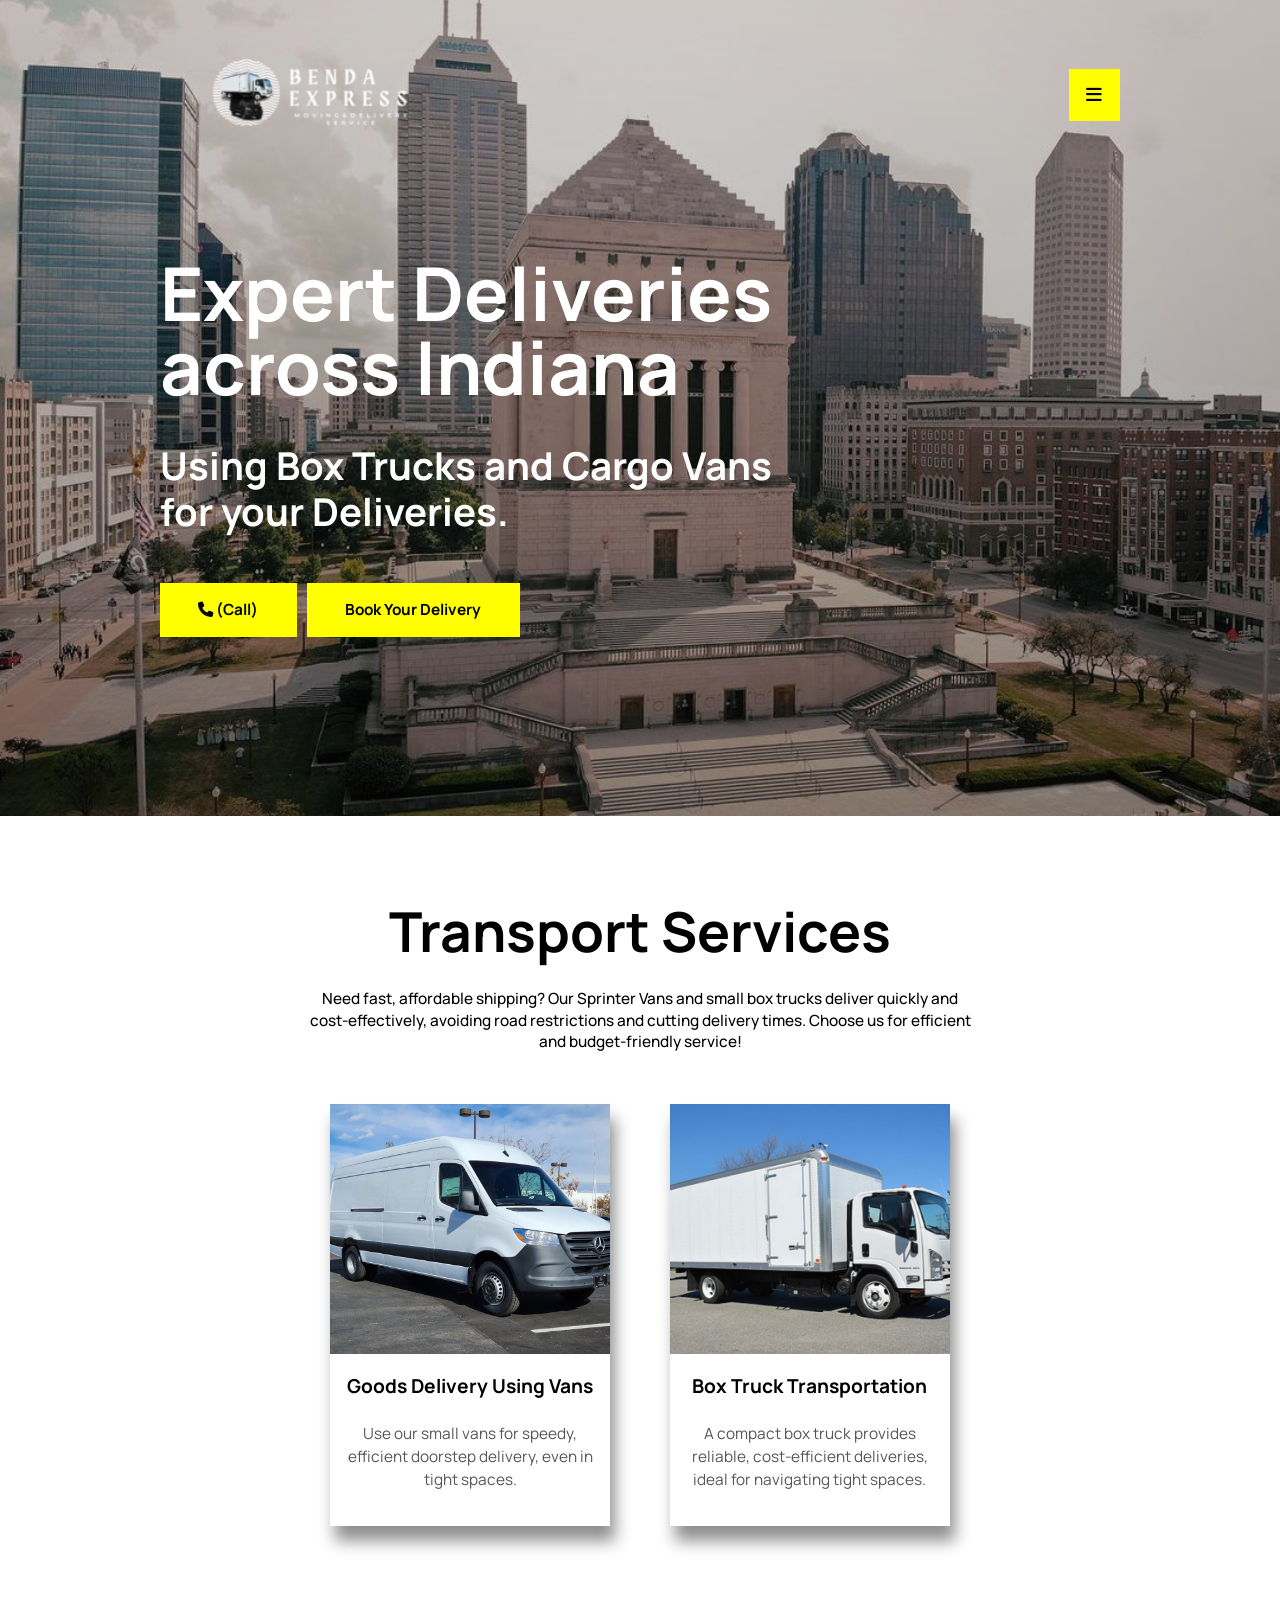
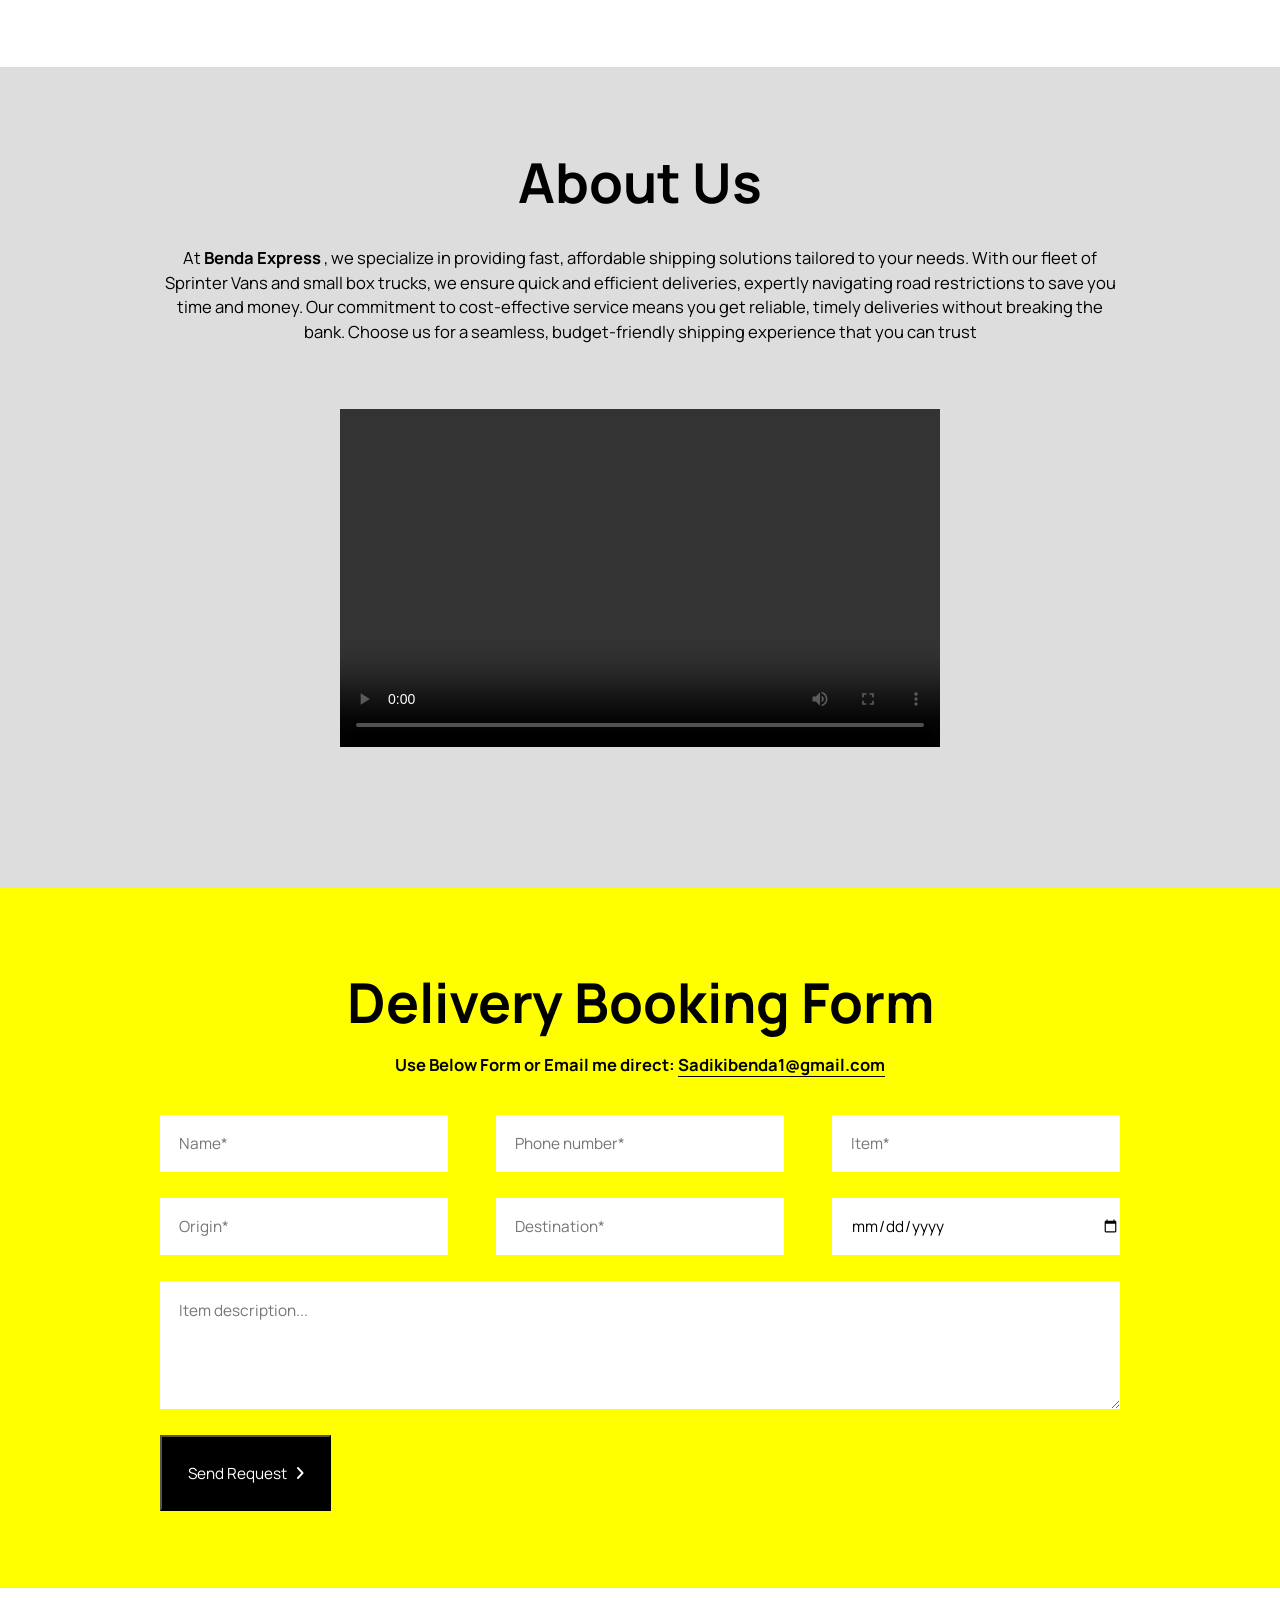
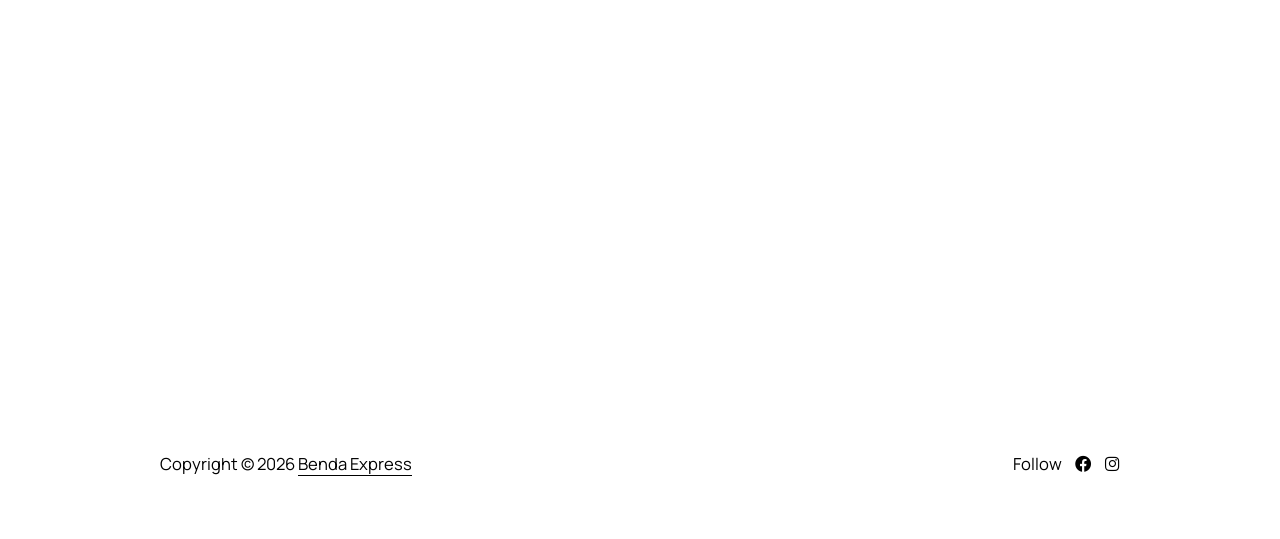
==== commit 8399b753: "call updated" ====
--- a/index.html
+++ b/index.html
@@ -60,7 +60,7 @@
 					<h3>Using Box Trucks and Cargo Vans for your Deliveries.</h3>
 					<br clear="all" />
 					<div class="call">
-						<h4><a href="tel: +13179926820" class="calling">Call (317) 992 6820 </a></h4>
+						<h4><a href="tel: +13179926820" class="calling"> <i class="fa-solid fa-phone"></i>  (Call)  </a></h4>
 						<h4><a href="#contact" id="bookDeliveryLink">Book Your Delivery</a></h4>
 					</div>
 					
@@ -139,7 +139,7 @@
 			<div class="container">
 				
 				<h2>Delivery Booking Form</h2>
-				<h5>Use Below Form or Email me direct: <a href="mailto:#">contact@yourwebsite.com</a></h5>
+				<h5>Use Below Form or Email me direct: <a href="mailto:#">Sadikibenda1@gmail.com</a></h5>
 
 				<form class="flf df_c_v jcsb" id="contactform" method="post" action="form/form.php">
 					<input type="text" name="name" placeholder="Name*" required>
--- a/style.css
+++ b/style.css
@@ -216,13 +216,16 @@
 		margin-bottom: 5vw;
 		padding: 0 30px;
 	}
+
 	.servicesitemswrap .item .itemcontent{
 		position: relative;
 		float: left;
 		width: 100%;
 		height: 100%;
-		padding: 0;
-		text-align: center;
+		padding: 0 0 2vw 0;
+		text-align: center;
+		box-shadow: 5px 15px 15px rgba(0, 0, 0, 0.445);
+
 	}
 	.servicesitemswrap .item .itemcontent .thumb{
 		float: left;
@@ -236,7 +239,7 @@
 	.servicesitemswrap .item .itemcontent .thumb img{
 		float: left;
 		width: 100%;
-		height: 200px;
+		height: 250px;
 
 		aspect-ratio: 1/1;
 		object-fit: cover;
@@ -263,6 +266,7 @@
 		color: #555;
 		font-size: 1.2vw;
 		line-height: 150%;
+		padding: 10px;
 	}
 
 
--- a/style-responsive.css
+++ b/style-responsive.css
@@ -226,6 +226,12 @@
 		font-size: 21px;
 	}
 
+	.contact form input[type="date"]{
+		width: 100%;
+		height: 40px;
+		padding: 15px;
+		font-size: 15px;
+	}
 
 
 	.about .image{
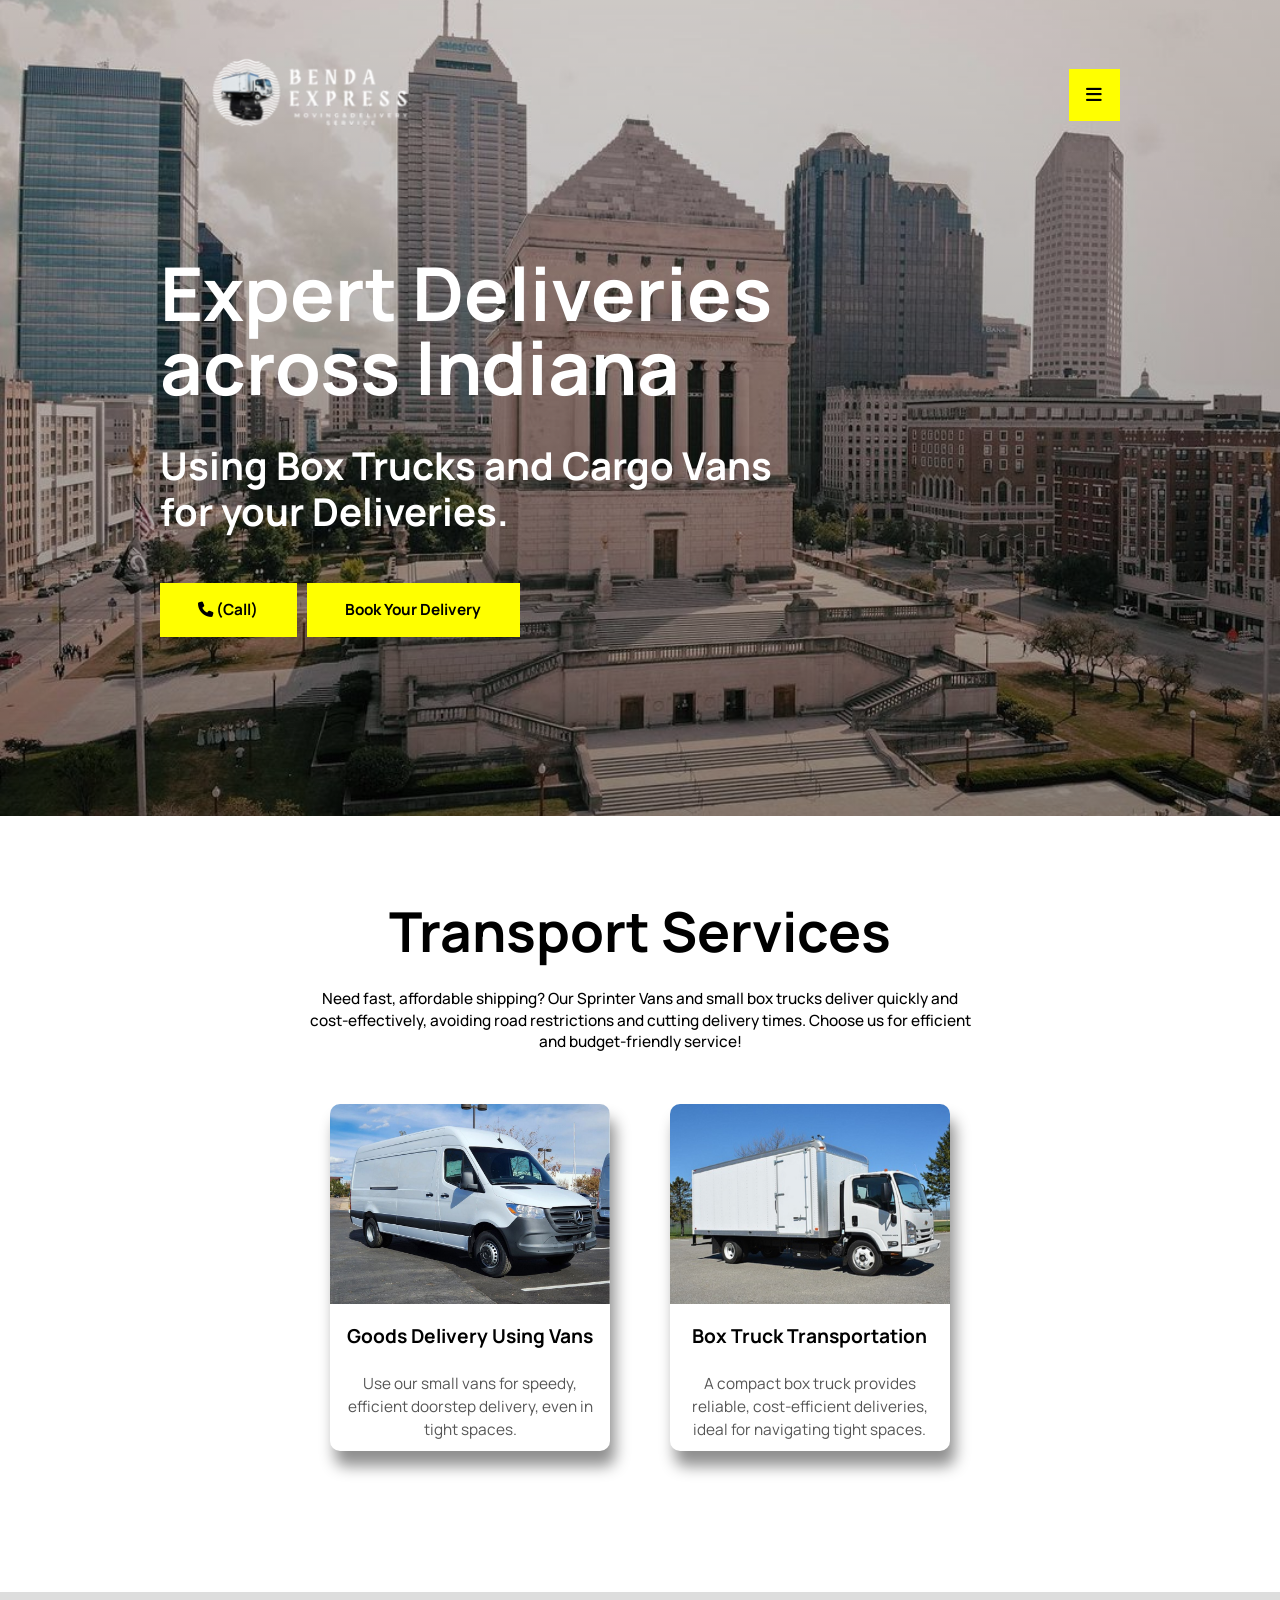
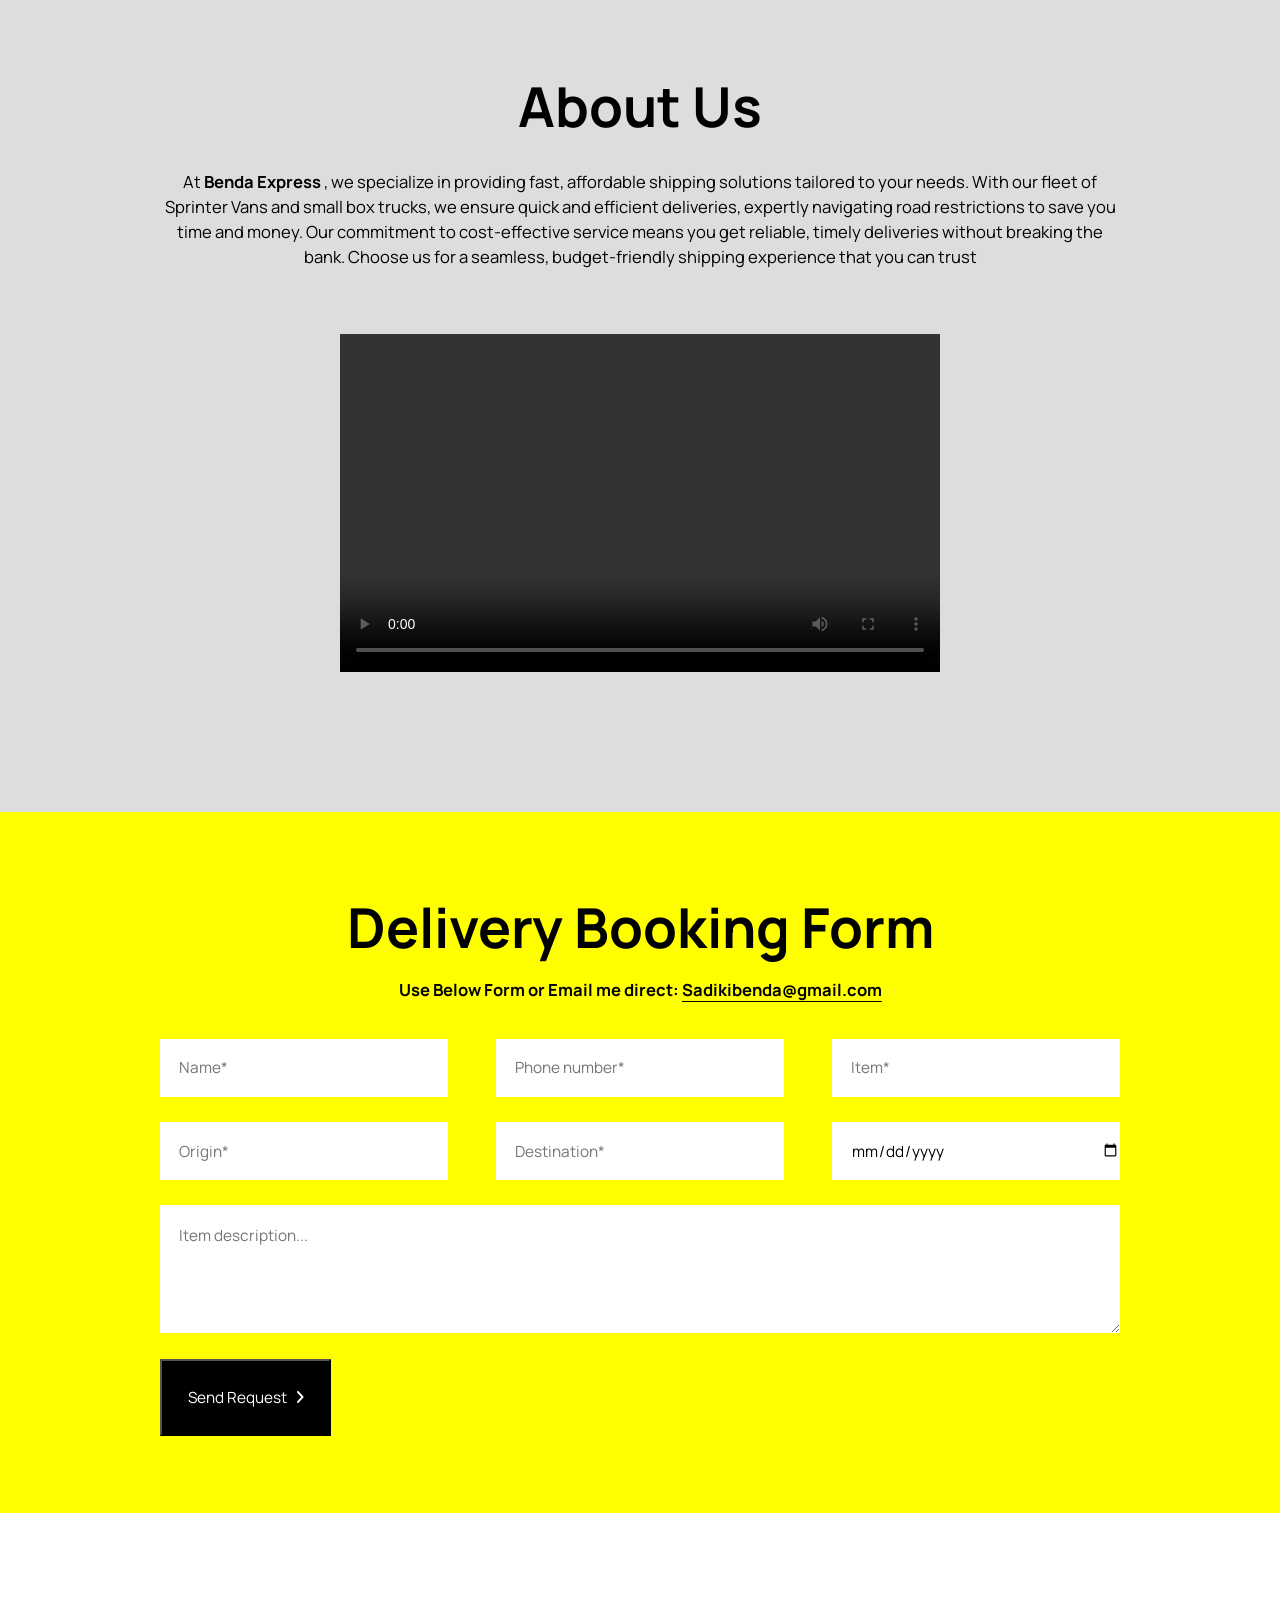
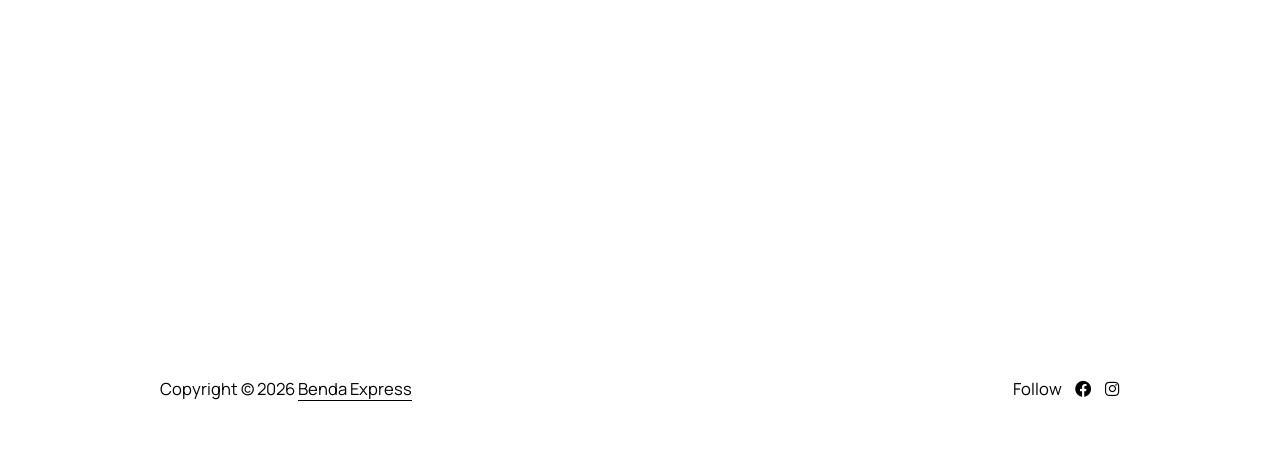
==== commit d6e920b5: "call updated" ====
--- a/index.html
+++ b/index.html
@@ -139,7 +139,7 @@
 			<div class="container">
 				
 				<h2>Delivery Booking Form</h2>
-				<h5>Use Below Form or Email me direct: <a href="mailto:#">Sadikibenda1@gmail.com</a></h5>
+				<h5>Use Below Form or Email me direct: <a href="mailto:#">Sadikibenda@gmail.com</a></h5>
 
 				<form class="flf df_c_v jcsb" id="contactform" method="post" action="form/form.php">
 					<input type="text" name="name" placeholder="Name*" required>
--- a/style.css
+++ b/style.css
@@ -7,10 +7,11 @@
 		font-weight: bold;
 		padding: 2vw 0;
 		transition:0.3s; -webkit-transition:0.3s;
+		
 	}
 	header.fixed{
-		background: rgb(153, 155, 156);
-		padding: 0.7vw 0;
+		background: rgb(51, 52, 53);
+		padding: 0;
 	}
 	header a.logo{
 		float: left;
@@ -222,9 +223,10 @@
 		float: left;
 		width: 100%;
 		height: 100%;
-		padding: 0 0 2vw 0;
+		padding: 0;
 		text-align: center;
 		box-shadow: 5px 15px 15px rgba(0, 0, 0, 0.445);
+		border-radius: 10px;
 
 	}
 	.servicesitemswrap .item .itemcontent .thumb{
@@ -239,12 +241,13 @@
 	.servicesitemswrap .item .itemcontent .thumb img{
 		float: left;
 		width: 100%;
-		height: 250px;
+		height: 200px;
 
 		aspect-ratio: 1/1;
 		object-fit: cover;
 		object-position: center;
 		transition:0.6s; -webkit-transition:0.6s;
+		border-radius: 10px 10px 0 0;
 	}
 	.servicesitemswrap .item .itemcontent .thumb:hover img{
 		transform: scale(1.1);
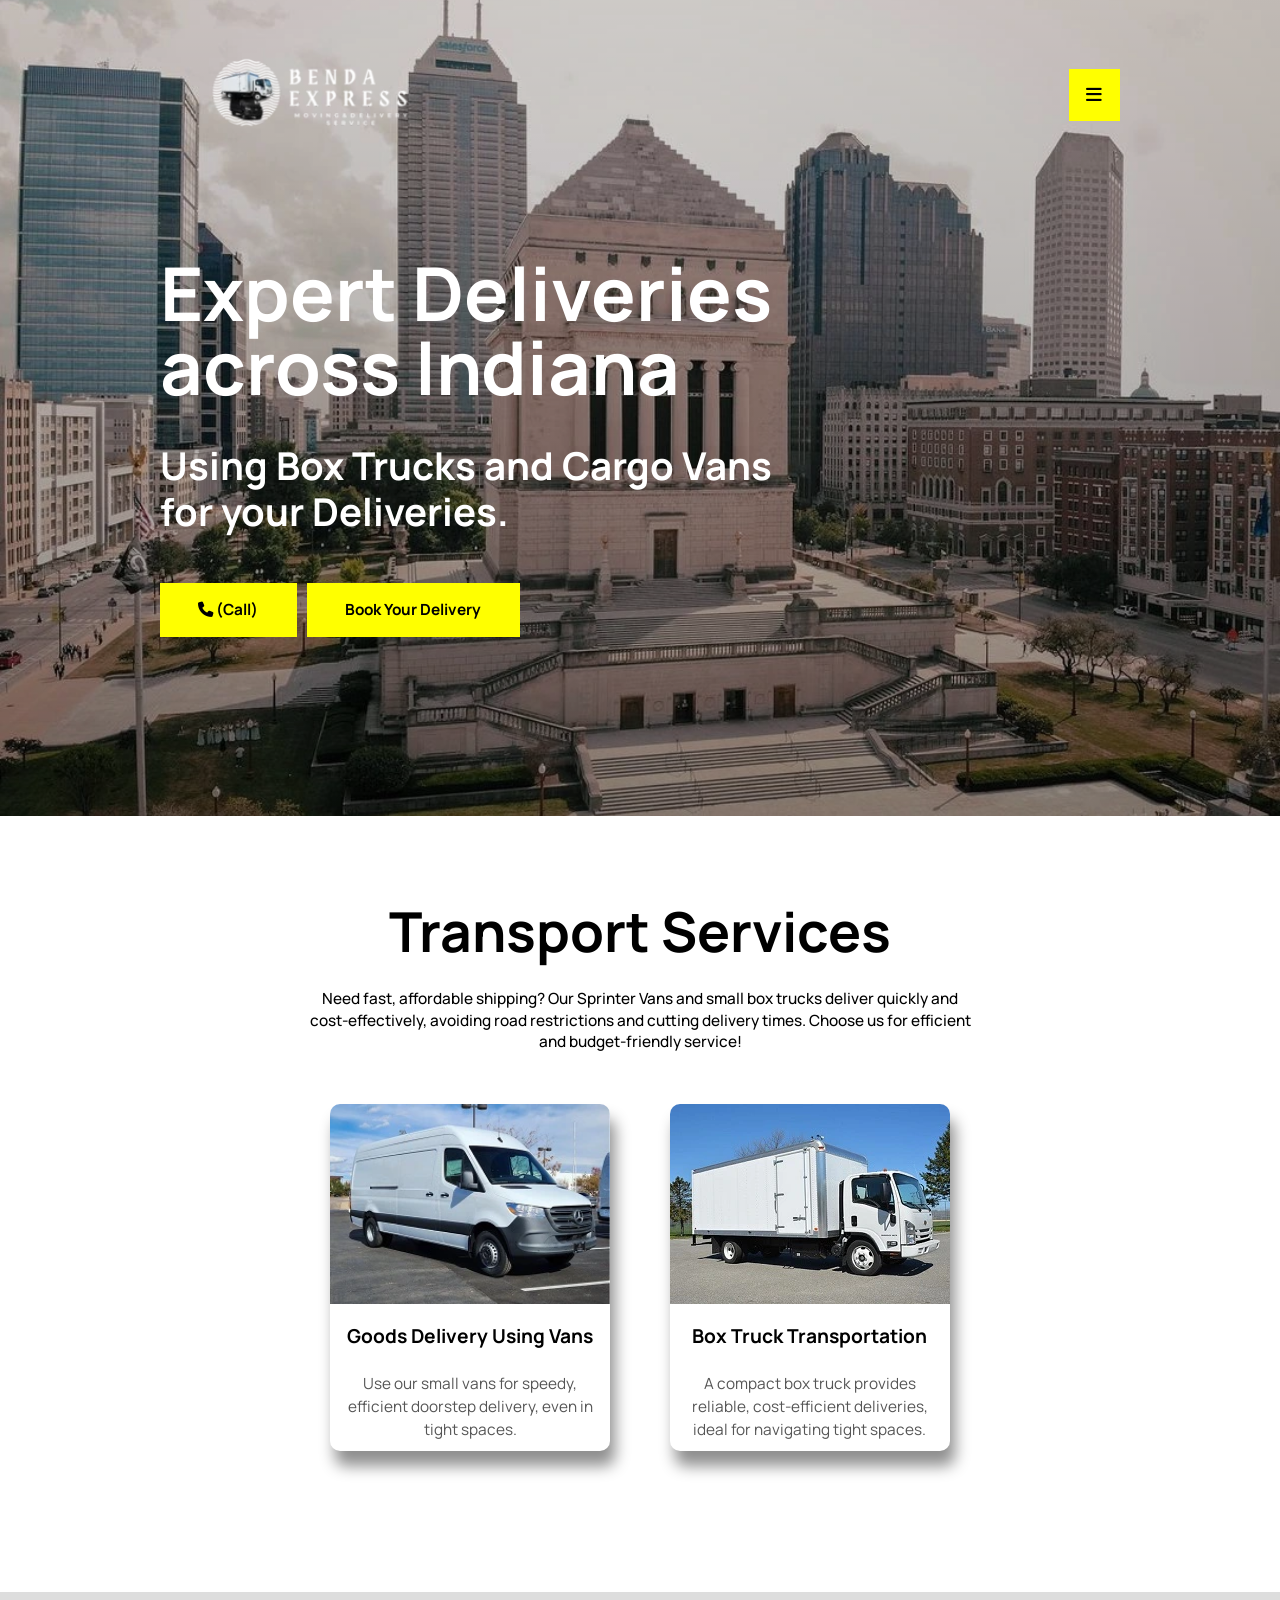
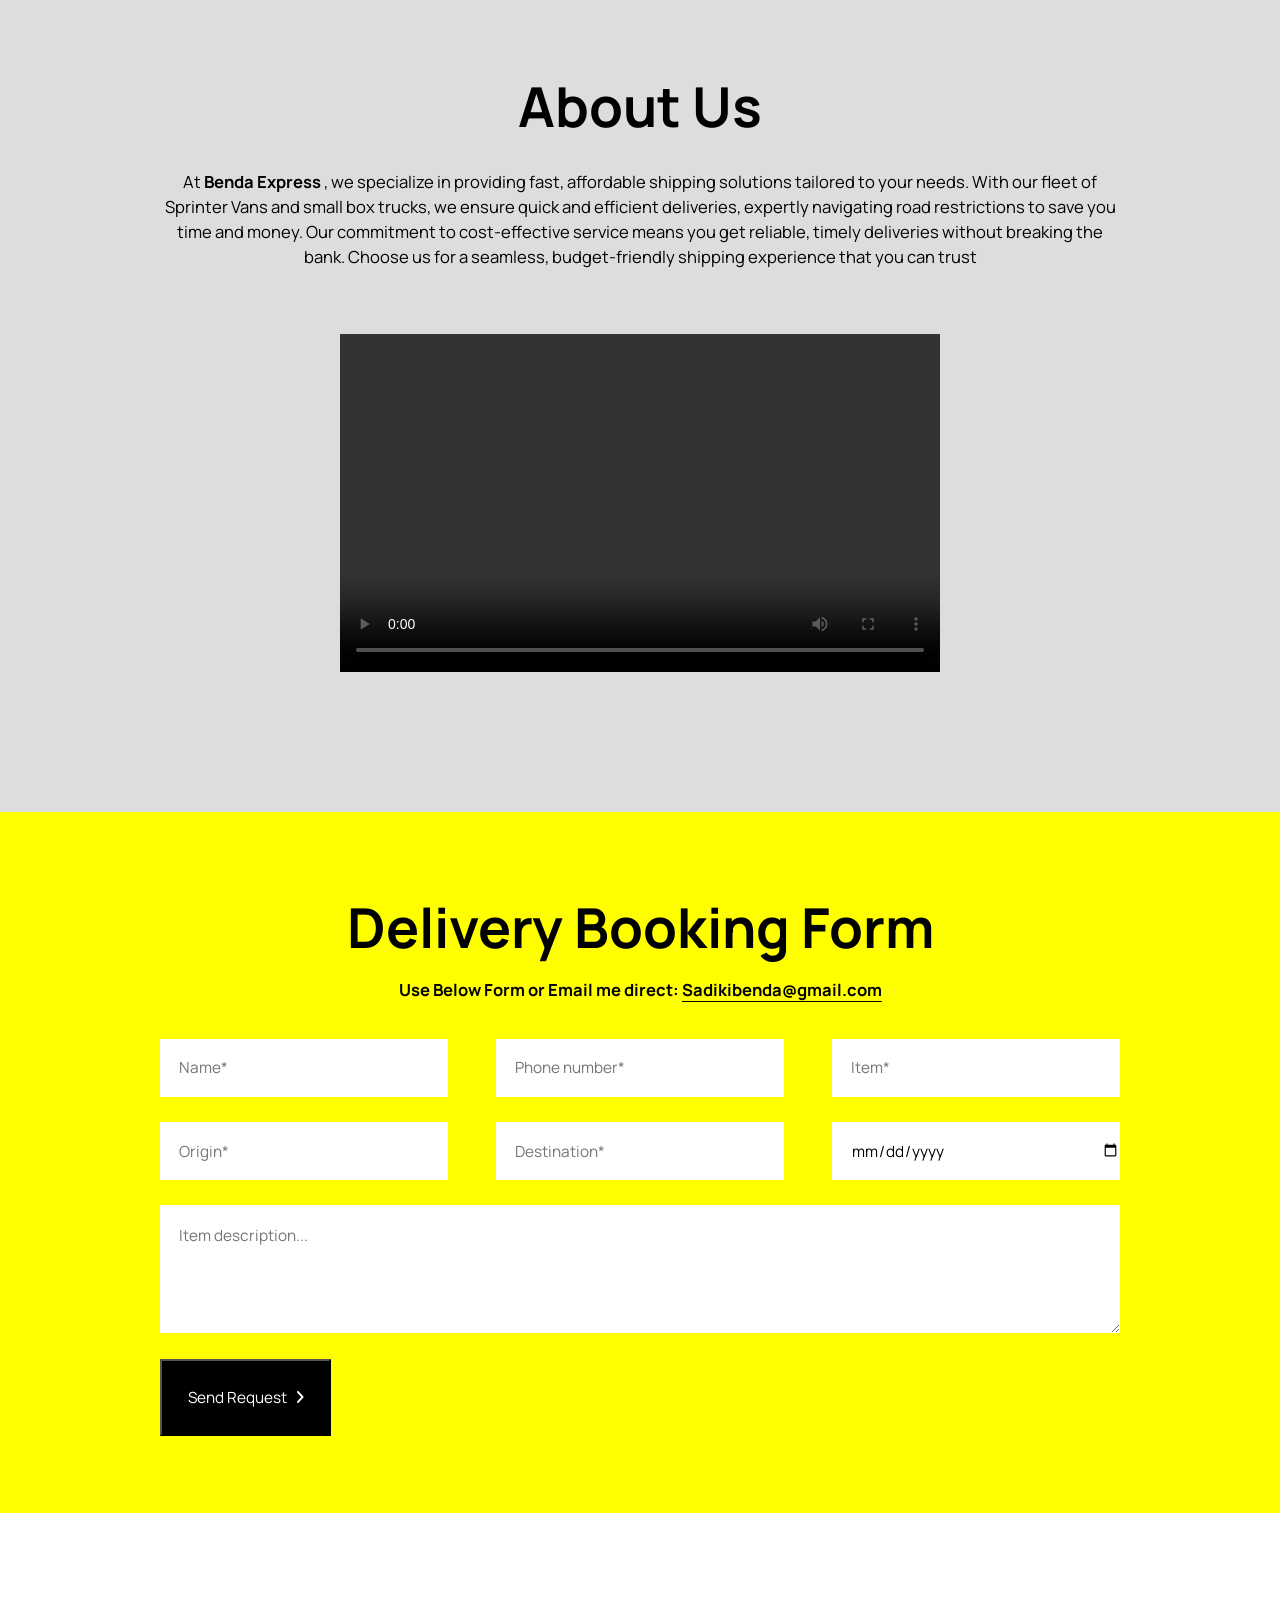
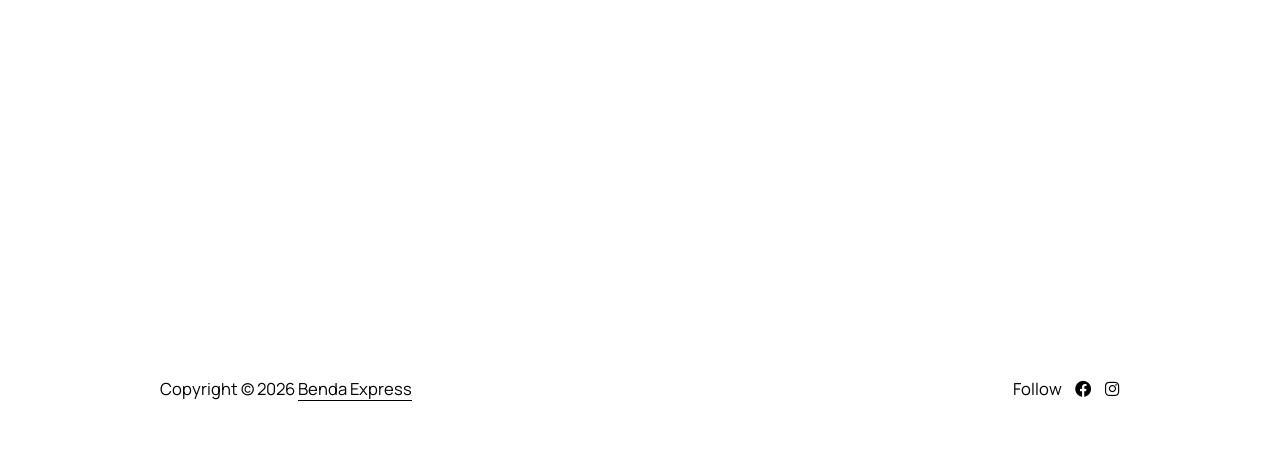
==== commit 4e12b57f: "Compresssed and convert images to webp" ====
--- a/index.html
+++ b/index.html
@@ -26,7 +26,7 @@
 		<header>
 			<div class="container df_c_v jcsb">
 				<a href="#home" class="logo">
-					<img src="images/Untitled design (3).png" alt="" />
+					<img src="images/Untitled design (3).webp" alt="" />
 				</a>
 				<div class="menucontrols">
 					<a href="javascript:void();" class="showmenu df_c_hv">
@@ -53,7 +53,7 @@
 
 
 
-		<section class="banner flf bfr" style="background: url(images/Benda\ Express\ home\ photo.jpg) no-repeat center;">
+		<section class="banner flf bfr" style="background: url(images/Benda\ Express\ home\ photo.webp) no-repeat center;">
 			<div class="container">
 				<div class="text">
 					<h1>Expert Deliveries across Indiana</h1>
@@ -84,7 +84,7 @@
 					<div class="item">
 						<div class="itemcontent">
 							<div class="thumb">
-								<img src="images/Sprinter Van.jpg" alt="">
+								<img src="images/Sprinter Van.webp" alt="">
 							</div>
 							<h3>Goods Delivery Using Vans</h3>
 							<p>
@@ -98,7 +98,7 @@
 					<div class="item">
 						<div class="itemcontent">
 							<div class="thumb">
-								<img src="images/Box truck.jpg" alt="">
+								<img src="images/Box truck.webp" alt="">
 							</div>
 							<h3>Box Truck Transportation</h3>
 							<p>
@@ -141,7 +141,8 @@
 				<h2>Delivery Booking Form</h2>
 				<h5>Use Below Form or Email me direct: <a href="mailto:#">Sadikibenda@gmail.com</a></h5>
 
-				<form class="flf df_c_v jcsb" id="contactform" method="post" action="form/form.php">
+				<form class="flf df_c_v jcsb" id="contactform" method="post" action="https://api.web3forms.com/submit" >
+					<input type="hidden" name="apikey" value="3b043ca3-8ceb-4ca6-a48e-b809cdc2eb79" />
 					<input type="text" name="name" placeholder="Name*" required>
 					<input type="text" name="phone" id="phone" placeholder="Phone number*" required>
 					<input type="text" name="item" id="item" placeholder="Item*" required>
